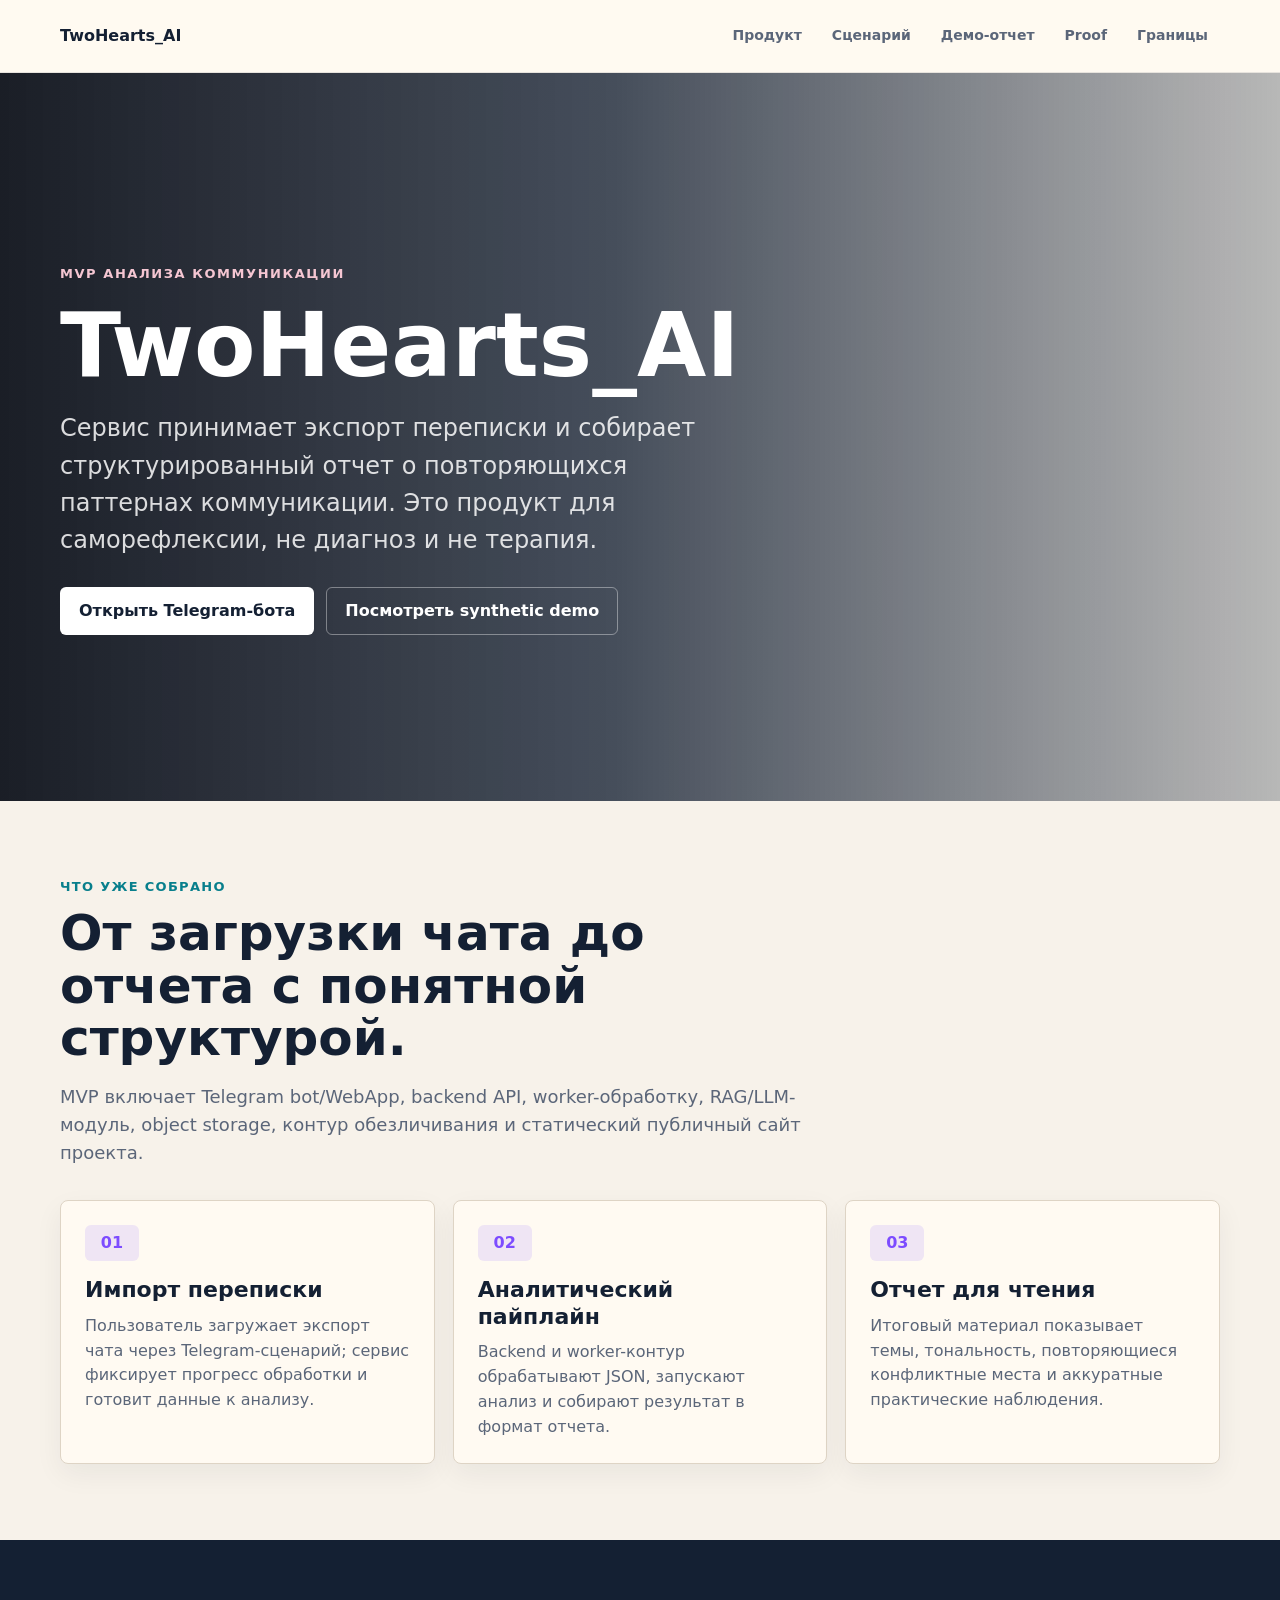
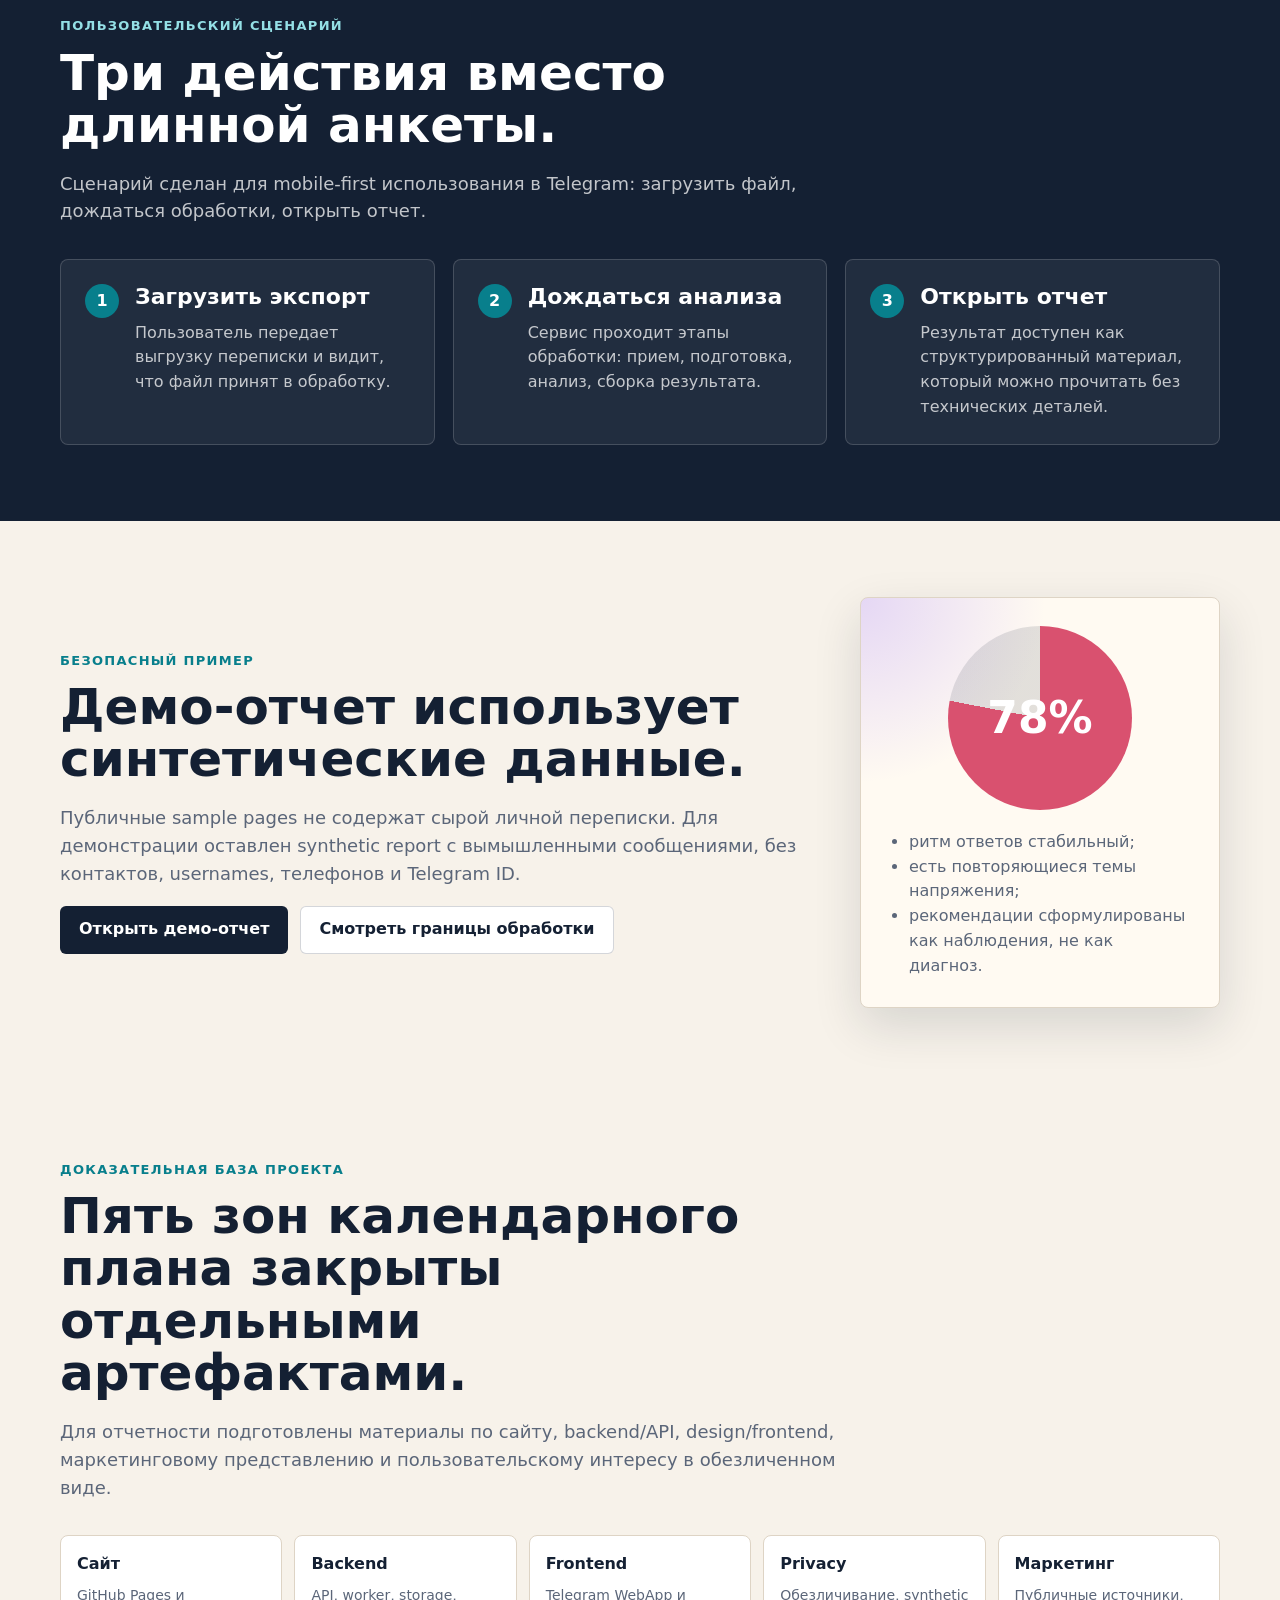
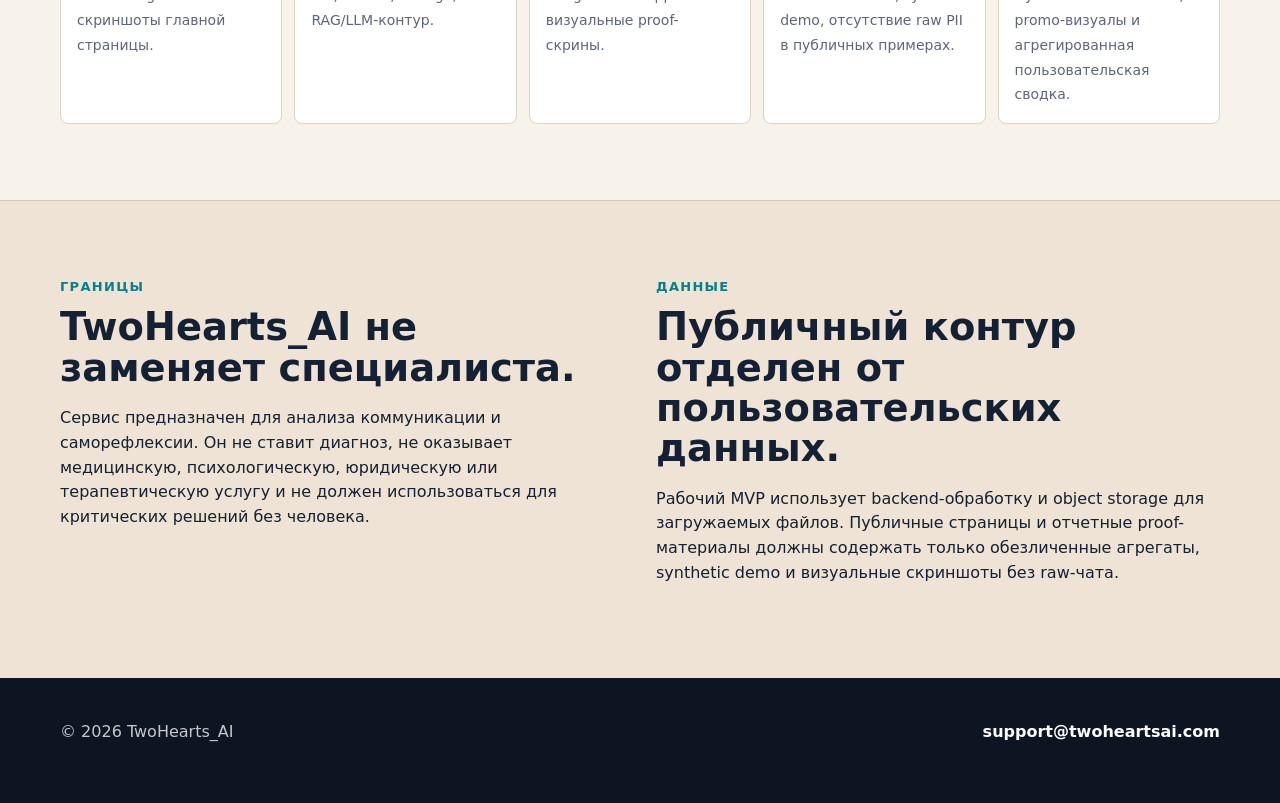
==== index.html @ d39c1323 "chore: sanitize public proof site" ====
<!doctype html>
<html lang="ru">
  <head>
    <meta charset="utf-8" />
    <meta name="viewport" content="width=device-width, initial-scale=1" />
    <meta
      name="description"
      content="TwoHearts_AI — MVP для анализа экспортированной переписки и подготовки структурированного отчета о коммуникации."
    />
    <title>TwoHearts_AI</title>
    <style>
      :root {
        color-scheme: light;
        --ink: #142033;
        --muted: #5b6679;
        --paper: #f7f2ea;
        --surface: #fffaf2;
        --line: #ded4c5;
        --violet: #7d4cff;
        --rose: #d9516f;
        --teal: #087f8c;
        --green: #497d49;
        --shadow: 0 18px 48px rgba(20, 32, 51, 0.14);
      }

      * {
        box-sizing: border-box;
      }

      html {
        scroll-behavior: smooth;
      }

      body {
        margin: 0;
        font-family:
          Inter,
          ui-sans-serif,
          system-ui,
          -apple-system,
          BlinkMacSystemFont,
          "Segoe UI",
          sans-serif;
        color: var(--ink);
        background: var(--paper);
        line-height: 1.55;
      }

      a {
        color: inherit;
      }

      a:focus-visible,
      button:focus-visible {
        outline: 3px solid rgba(8, 127, 140, 0.45);
        outline-offset: 4px;
      }

      .site-header {
        position: sticky;
        top: 0;
        z-index: 20;
        background: rgba(255, 250, 242, 0.94);
        border-bottom: 1px solid rgba(20, 32, 51, 0.1);
        backdrop-filter: blur(18px);
      }

      .nav {
        width: min(1160px, calc(100% - 32px));
        min-height: 72px;
        margin: 0 auto;
        display: flex;
        align-items: center;
        justify-content: space-between;
        gap: 24px;
      }

      .brand {
        font-weight: 800;
        letter-spacing: 0;
        text-decoration: none;
        white-space: nowrap;
      }

      .nav-links {
        display: flex;
        align-items: center;
        gap: 6px;
        margin: 0;
        padding: 0;
        list-style: none;
      }

      .nav-links a {
        display: inline-flex;
        min-height: 40px;
        align-items: center;
        padding: 0 12px;
        border-radius: 6px;
        color: var(--muted);
        font-size: 14px;
        font-weight: 700;
        text-decoration: none;
      }

      .nav-links a:hover {
        color: var(--ink);
        background: rgba(20, 32, 51, 0.06);
      }

      .menu-button {
        display: none;
        width: 42px;
        height: 42px;
        align-items: center;
        justify-content: center;
        border: 1px solid rgba(20, 32, 51, 0.16);
        border-radius: 6px;
        background: transparent;
        color: var(--ink);
        cursor: pointer;
      }

      .menu-button span,
      .menu-button span::before,
      .menu-button span::after {
        display: block;
        width: 18px;
        height: 2px;
        border-radius: 2px;
        background: currentColor;
        content: "";
      }

      .menu-button span {
        position: relative;
      }

      .menu-button span::before {
        position: absolute;
        top: -6px;
      }

      .menu-button span::after {
        position: absolute;
        top: 6px;
      }

      .hero {
        min-height: auto;
        display: grid;
        align-items: center;
        position: relative;
        overflow: hidden;
        color: #fff;
        background:
          linear-gradient(
            90deg,
            rgba(8, 12, 22, 0.92) 0%,
            rgba(20, 32, 51, 0.78) 48%,
            rgba(20, 32, 51, 0.28) 100%
          ),
          url("./imgs/image.png") center / cover no-repeat;
      }

      .hero-inner {
        width: min(1160px, calc(100% - 32px));
        margin: 0 auto;
        padding: clamp(72px, 9vw, 116px) 0 clamp(58px, 8vw, 90px);
      }

      .eyebrow {
        margin: 0 0 18px;
        color: #f5c6d2;
        font-size: 13px;
        font-weight: 800;
        letter-spacing: 0.12em;
        text-transform: uppercase;
      }

      h1,
      h2,
      h3,
      p {
        margin-top: 0;
      }

      h1 {
        max-width: 790px;
        margin-bottom: 22px;
        font-size: clamp(44px, 7vw, 92px);
        line-height: 0.96;
        letter-spacing: 0;
      }

      .hero-copy {
        max-width: 650px;
        margin-bottom: 28px;
        color: rgba(255, 255, 255, 0.84);
        font-size: clamp(18px, 2.2vw, 24px);
      }

      .hero-actions,
      .section-actions {
        display: flex;
        flex-wrap: wrap;
        gap: 12px;
      }

      .button {
        display: inline-flex;
        min-height: 48px;
        align-items: center;
        justify-content: center;
        gap: 10px;
        padding: 0 18px;
        border: 1px solid transparent;
        border-radius: 6px;
        font-weight: 800;
        text-decoration: none;
      }

      .button.primary {
        background: #fff;
        color: var(--ink);
      }

      .button.secondary {
        border-color: rgba(255, 255, 255, 0.38);
        color: #fff;
      }

      .button.dark {
        background: var(--ink);
        color: #fff;
      }

      .button.light {
        border-color: rgba(20, 32, 51, 0.18);
        background: #fff;
      }

      main section {
        padding: 76px 0;
      }

      .section-inner {
        width: min(1160px, calc(100% - 32px));
        margin: 0 auto;
      }

      .section-kicker {
        margin-bottom: 10px;
        color: var(--teal);
        font-size: 13px;
        font-weight: 850;
        letter-spacing: 0.1em;
        text-transform: uppercase;
      }

      h2 {
        max-width: 780px;
        margin-bottom: 18px;
        font-size: clamp(30px, 4vw, 50px);
        line-height: 1.05;
        letter-spacing: 0;
      }

      .section-lead {
        max-width: 780px;
        color: var(--muted);
        font-size: 18px;
      }

      .grid {
        display: grid;
        gap: 18px;
        margin-top: 34px;
      }

      .grid.three {
        grid-template-columns: repeat(3, minmax(0, 1fr));
      }

      .grid.two {
        grid-template-columns: repeat(2, minmax(0, 1fr));
      }

      .card {
        min-height: 100%;
        padding: 24px;
        border: 1px solid var(--line);
        border-radius: 8px;
        background: var(--surface);
        box-shadow: 0 10px 28px rgba(20, 32, 51, 0.06);
      }

      .card h3 {
        margin-bottom: 10px;
        font-size: 22px;
        line-height: 1.2;
      }

      .card p {
        margin-bottom: 0;
        color: var(--muted);
      }

      .metric {
        display: inline-flex;
        min-width: 54px;
        min-height: 36px;
        align-items: center;
        justify-content: center;
        margin-bottom: 16px;
        padding: 0 10px;
        border-radius: 6px;
        background: rgba(125, 76, 255, 0.12);
        color: var(--violet);
        font-weight: 850;
      }

      .band {
        background: var(--ink);
        color: #fff;
      }

      .band .section-kicker {
        color: #94e0e6;
      }

      .band .section-lead,
      .band .card p {
        color: rgba(255, 255, 255, 0.74);
      }

      .band .card {
        border-color: rgba(255, 255, 255, 0.16);
        background: rgba(255, 255, 255, 0.06);
        box-shadow: none;
      }

      .steps {
        counter-reset: step;
      }

      .step {
        position: relative;
        padding-left: 74px;
      }

      .step::before {
        counter-increment: step;
        content: counter(step);
        position: absolute;
        left: 24px;
        top: 24px;
        width: 34px;
        height: 34px;
        display: grid;
        place-items: center;
        border-radius: 50%;
        background: var(--teal);
        color: #fff;
        font-weight: 850;
      }

      .report-preview {
        display: grid;
        grid-template-columns: minmax(0, 1fr) 360px;
        gap: 28px;
        align-items: center;
      }

      .score-panel {
        padding: 28px;
        border: 1px solid var(--line);
        border-radius: 8px;
        background:
          radial-gradient(
            circle at top left,
            rgba(125, 76, 255, 0.2),
            transparent 34%
          ),
          #fffaf2;
        box-shadow: var(--shadow);
      }

      .score {
        width: 184px;
        height: 184px;
        display: grid;
        place-items: center;
        margin: 0 auto 20px;
        border-radius: 50%;
        background: conic-gradient(
          var(--rose) 0 78%,
          rgba(20, 32, 51, 0.12) 78% 100%
        );
        color: #fff;
        font-size: 44px;
        font-weight: 900;
      }

      .score-panel ul {
        margin: 0;
        padding-left: 20px;
        color: var(--muted);
      }

      .proof-list {
        display: grid;
        grid-template-columns: repeat(5, minmax(0, 1fr));
        gap: 12px;
        margin-top: 34px;
      }

      .proof-item {
        min-height: 122px;
        padding: 16px;
        border-radius: 8px;
        background: #fff;
        border: 1px solid var(--line);
      }

      .proof-item strong {
        display: block;
        margin-bottom: 6px;
      }

      .proof-item span {
        color: var(--muted);
        font-size: 14px;
      }

      .notice {
        border-top: 1px solid rgba(20, 32, 51, 0.12);
        background: #eee3d4;
      }

      .notice .section-inner {
        display: grid;
        grid-template-columns: 1fr 1fr;
        gap: 32px;
      }

      .notice h2 {
        font-size: clamp(28px, 3vw, 40px);
      }

      .footer {
        padding: 42px 0;
        background: #0d1523;
        color: rgba(255, 255, 255, 0.76);
      }

      .footer .section-inner {
        display: flex;
        align-items: center;
        justify-content: space-between;
        gap: 20px;
      }

      .footer a {
        color: #fff;
        font-weight: 800;
        text-decoration: none;
      }

      @media (max-width: 940px) {
        .menu-button {
          display: inline-flex;
        }

        .nav-links {
          position: absolute;
          left: 16px;
          right: 16px;
          top: 72px;
          display: none;
          flex-direction: column;
          align-items: stretch;
          padding: 12px;
          border: 1px solid rgba(20, 32, 51, 0.12);
          border-radius: 8px;
          background: var(--surface);
          box-shadow: var(--shadow);
        }

        .nav-links.open {
          display: flex;
        }

        .nav-links a {
          justify-content: flex-start;
        }

        .hero {
          background:
            linear-gradient(
              180deg,
              rgba(8, 12, 22, 0.94) 0%,
              rgba(20, 32, 51, 0.76) 100%
            ),
            url("./imgs/image.png") center / cover no-repeat;
        }

        .grid.three,
        .grid.two,
        .report-preview,
        .notice .section-inner {
          grid-template-columns: 1fr;
        }

        .proof-list {
          grid-template-columns: repeat(2, minmax(0, 1fr));
        }
      }

      @media (max-width: 620px) {
        .hero-inner {
          padding: 46px 0 38px;
        }

        h1 {
          font-size: 44px;
        }

        .hero-copy {
          font-size: 18px;
          line-height: 1.36;
        }

        main section {
          padding: 58px 0;
        }

        .hero-actions,
        .section-actions {
          flex-direction: column;
        }

        .button {
          width: 100%;
        }

        .proof-list {
          grid-template-columns: 1fr;
        }

        .footer .section-inner {
          align-items: flex-start;
          flex-direction: column;
        }
      }
    </style>
  </head>
  <body>
    <header class="site-header">
      <nav class="nav" aria-label="Основная навигация">
        <a class="brand" href="#top">TwoHearts_AI</a>
        <button
          class="menu-button"
          type="button"
          aria-controls="nav-links"
          aria-expanded="false"
          aria-label="Открыть меню"
        >
          <span aria-hidden="true"></span>
        </button>
        <ul class="nav-links" id="nav-links">
          <li><a href="#product">Продукт</a></li>
          <li><a href="#workflow">Сценарий</a></li>
          <li><a href="#report">Демо-отчет</a></li>
          <li><a href="#proof">Proof</a></li>
          <li><a href="#limits">Границы</a></li>
        </ul>
      </nav>
    </header>

    <main id="top">
      <section class="hero">
        <div class="hero-inner">
          <p class="eyebrow">MVP анализа коммуникации</p>
          <h1>TwoHearts_AI</h1>
          <p class="hero-copy">
            Сервис принимает экспорт переписки и собирает структурированный
            отчет о повторяющихся паттернах коммуникации. Это продукт для
            саморефлексии, не диагноз и не терапия.
          </p>
          <div class="hero-actions">
            <a class="button primary" href="https://t.me/twoheartsai_bot"
              >Открыть Telegram-бота</a
            >
            <a class="button secondary" href="samples/demo-report.html"
              >Посмотреть synthetic demo</a
            >
          </div>
        </div>
      </section>

      <section id="product">
        <div class="section-inner">
          <p class="section-kicker">Что уже собрано</p>
          <h2>От загрузки чата до отчета с понятной структурой.</h2>
          <p class="section-lead">
            MVP включает Telegram bot/WebApp, backend API, worker-обработку,
            RAG/LLM-модуль, object storage, контур обезличивания и статический
            публичный сайт проекта.
          </p>
          <div class="grid three">
            <article class="card">
              <span class="metric">01</span>
              <h3>Импорт переписки</h3>
              <p>
                Пользователь загружает экспорт чата через Telegram-сценарий;
                сервис фиксирует прогресс обработки и готовит данные к анализу.
              </p>
            </article>
            <article class="card">
              <span class="metric">02</span>
              <h3>Аналитический пайплайн</h3>
              <p>
                Backend и worker-контур обрабатывают JSON, запускают анализ и
                собирают результат в формат отчета.
              </p>
            </article>
            <article class="card">
              <span class="metric">03</span>
              <h3>Отчет для чтения</h3>
              <p>
                Итоговый материал показывает темы, тональность, повторяющиеся
                конфликтные места и аккуратные практические наблюдения.
              </p>
            </article>
          </div>
        </div>
      </section>

      <section id="workflow" class="band">
        <div class="section-inner">
          <p class="section-kicker">Пользовательский сценарий</p>
          <h2>Три действия вместо длинной анкеты.</h2>
          <p class="section-lead">
            Сценарий сделан для mobile-first использования в Telegram: загрузить
            файл, дождаться обработки, открыть отчет.
          </p>
          <div class="grid three steps">
            <article class="card step">
              <h3>Загрузить экспорт</h3>
              <p>
                Пользователь передает выгрузку переписки и видит, что файл
                принят в обработку.
              </p>
            </article>
            <article class="card step">
              <h3>Дождаться анализа</h3>
              <p>
                Сервис проходит этапы обработки: прием, подготовка, анализ,
                сборка результата.
              </p>
            </article>
            <article class="card step">
              <h3>Открыть отчет</h3>
              <p>
                Результат доступен как структурированный материал, который можно
                прочитать без технических деталей.
              </p>
            </article>
          </div>
        </div>
      </section>

      <section id="report">
        <div class="section-inner report-preview">
          <div>
            <p class="section-kicker">Безопасный пример</p>
            <h2>Демо-отчет использует синтетические данные.</h2>
            <p class="section-lead">
              Публичные sample pages не содержат сырой личной переписки. Для
              демонстрации оставлен synthetic report с вымышленными сообщениями,
              без контактов, usernames, телефонов и Telegram ID.
            </p>
            <div class="section-actions">
              <a class="button dark" href="samples/demo-report.html"
                >Открыть демо-отчет</a
              >
              <a class="button light" href="#limits"
                >Смотреть границы обработки</a
              >
            </div>
          </div>
          <aside class="score-panel" aria-label="Пример карточки отчета">
            <div class="score">78%</div>
            <ul>
              <li>ритм ответов стабильный;</li>
              <li>есть повторяющиеся темы напряжения;</li>
              <li>
                рекомендации сформулированы как наблюдения, не как диагноз.
              </li>
            </ul>
          </aside>
        </div>
      </section>

      <section id="proof">
        <div class="section-inner">
          <p class="section-kicker">Доказательная база проекта</p>
          <h2>Пять зон календарного плана закрыты отдельными артефактами.</h2>
          <p class="section-lead">
            Для отчетности подготовлены материалы по сайту, backend/API,
            design/frontend, маркетинговому представлению и пользовательскому
            интересу в обезличенном виде.
          </p>
          <div class="proof-list">
            <div class="proof-item">
              <strong>Сайт</strong
              ><span>GitHub Pages и скриншоты главной страницы.</span>
            </div>
            <div class="proof-item">
              <strong>Backend</strong
              ><span>API, worker, storage, RAG/LLM-контур.</span>
            </div>
            <div class="proof-item">
              <strong>Frontend</strong
              ><span>Telegram WebApp и визуальные proof-скрины.</span>
            </div>
            <div class="proof-item">
              <strong>Privacy</strong
              ><span
                >Обезличивание, synthetic demo, отсутствие raw PII в публичных
                примерах.</span
              >
            </div>
            <div class="proof-item">
              <strong>Маркетинг</strong
              ><span
                >Публичные источники, promo-визуалы и агрегированная
                пользовательская сводка.</span
              >
            </div>
          </div>
        </div>
      </section>

      <section id="limits" class="notice">
        <div class="section-inner">
          <div>
            <p class="section-kicker">Границы</p>
            <h2>TwoHearts_AI не заменяет специалиста.</h2>
            <p>
              Сервис предназначен для анализа коммуникации и саморефлексии. Он
              не ставит диагноз, не оказывает медицинскую, психологическую,
              юридическую или терапевтическую услугу и не должен использоваться
              для критических решений без человека.
            </p>
          </div>
          <div>
            <p class="section-kicker">Данные</p>
            <h2>Публичный контур отделен от пользовательских данных.</h2>
            <p>
              Рабочий MVP использует backend-обработку и object storage для
              загружаемых файлов. Публичные страницы и отчетные proof-материалы
              должны содержать только обезличенные агрегаты, synthetic demo и
              визуальные скриншоты без raw-чата.
            </p>
          </div>
        </div>
      </section>
    </main>

    <footer class="footer">
      <div class="section-inner">
        <p>© 2026 TwoHearts_AI</p>
        <p>
          <a href="mailto:support@twoheartsai.com">support@twoheartsai.com</a>
        </p>
      </div>
    </footer>

    <script>
      const menuButton = document.querySelector(".menu-button");
      const navLinks = document.querySelector("#nav-links");

      menuButton.addEventListener("click", () => {
        const isOpen = navLinks.classList.toggle("open");
        menuButton.setAttribute("aria-expanded", String(isOpen));
        menuButton.setAttribute(
          "aria-label",
          isOpen ? "Закрыть меню" : "Открыть меню",
        );
      });

      navLinks.addEventListener("click", (event) => {
        if (event.target instanceof HTMLAnchorElement) {
          navLinks.classList.remove("open");
          menuButton.setAttribute("aria-expanded", "false");
          menuButton.setAttribute("aria-label", "Открыть меню");
        }
      });

      document.addEventListener("keydown", (event) => {
        if (event.key === "Escape") {
          navLinks.classList.remove("open");
          menuButton.setAttribute("aria-expanded", "false");
          menuButton.setAttribute("aria-label", "Открыть меню");
        }
      });
    </script>
  </body>
</html>
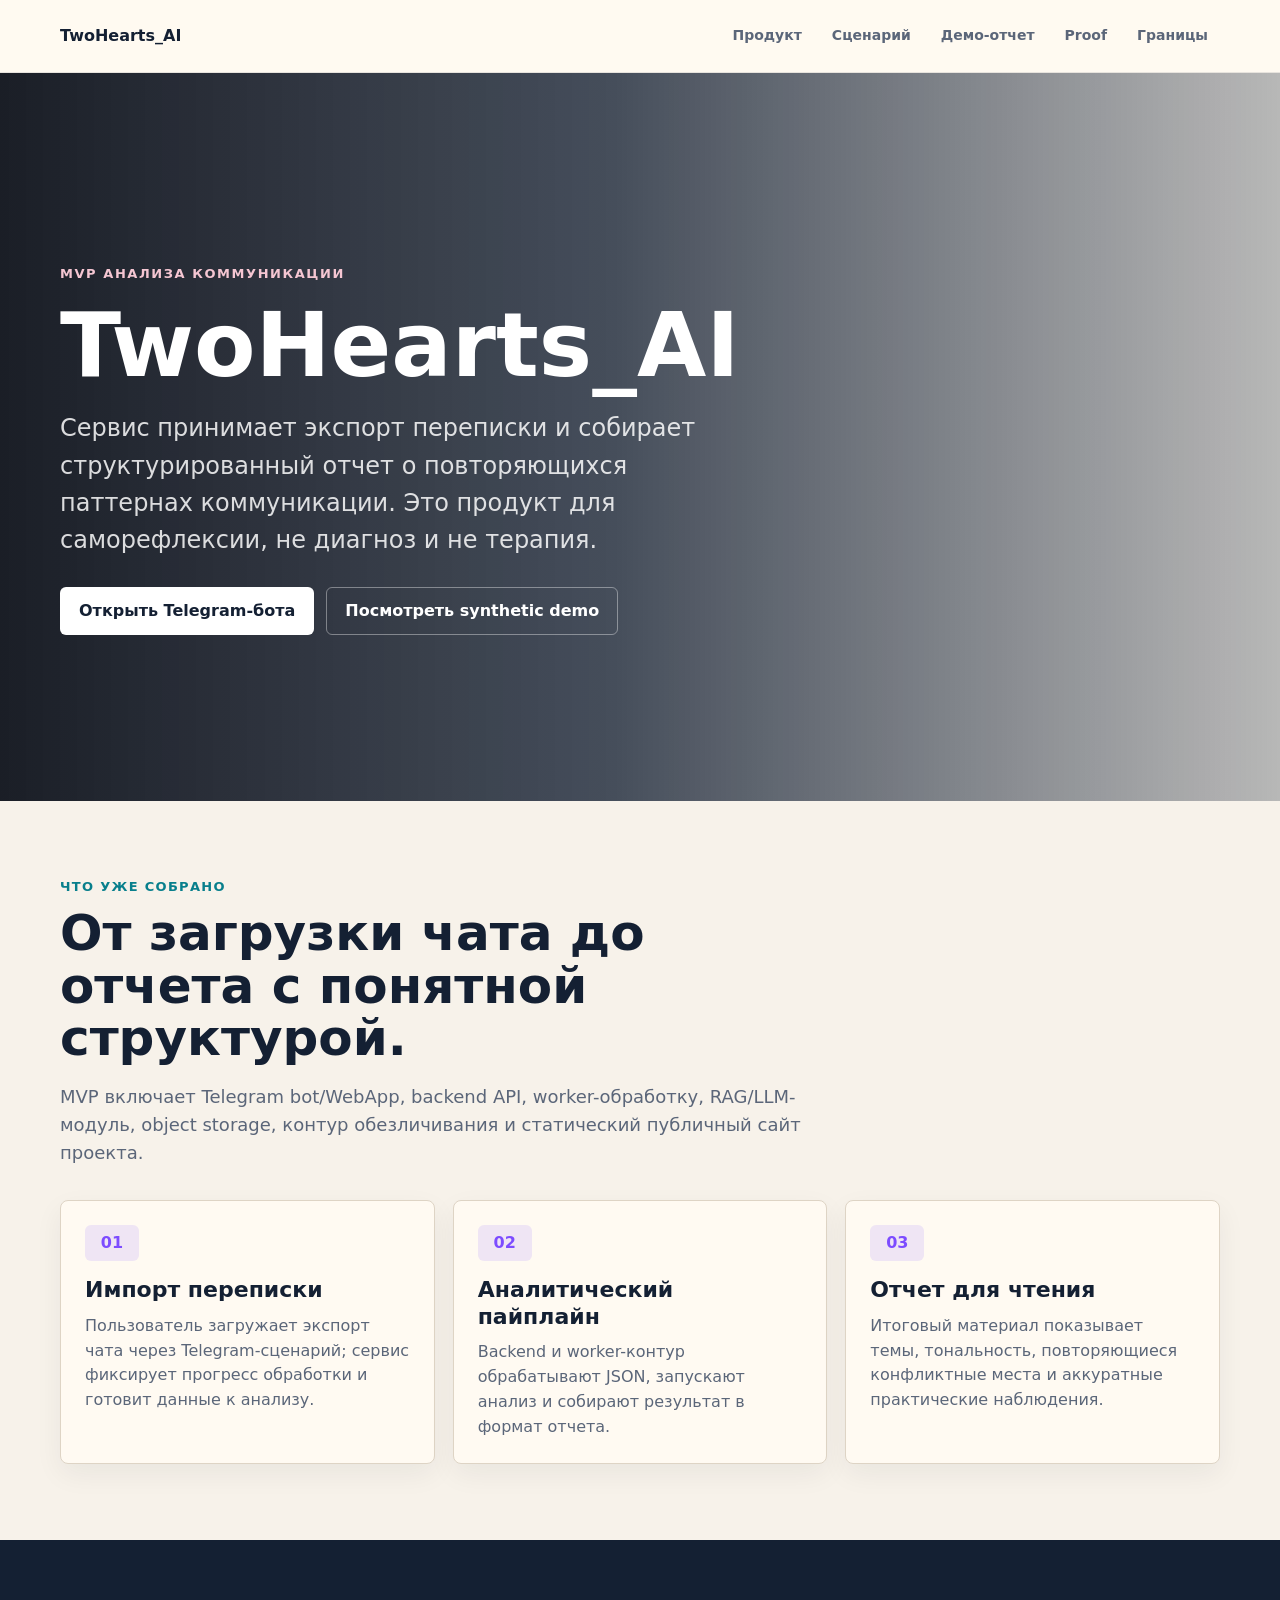
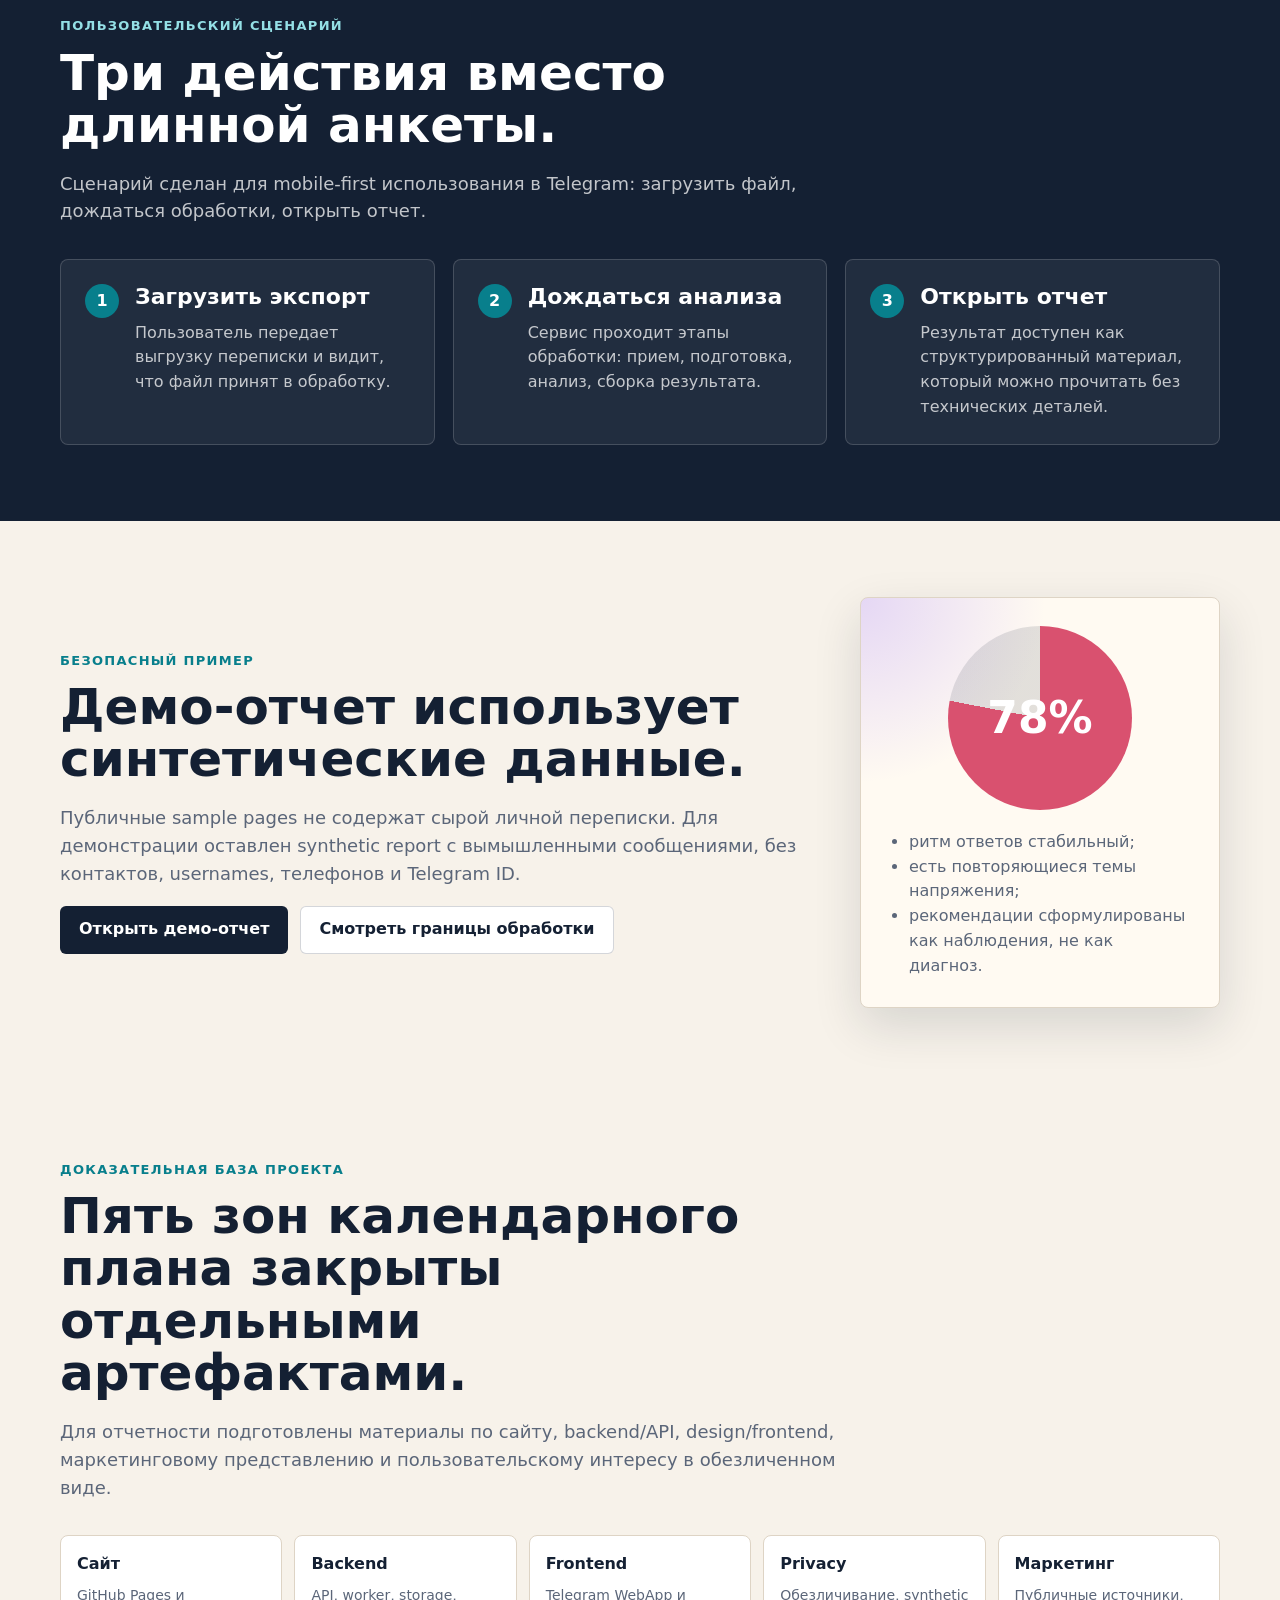
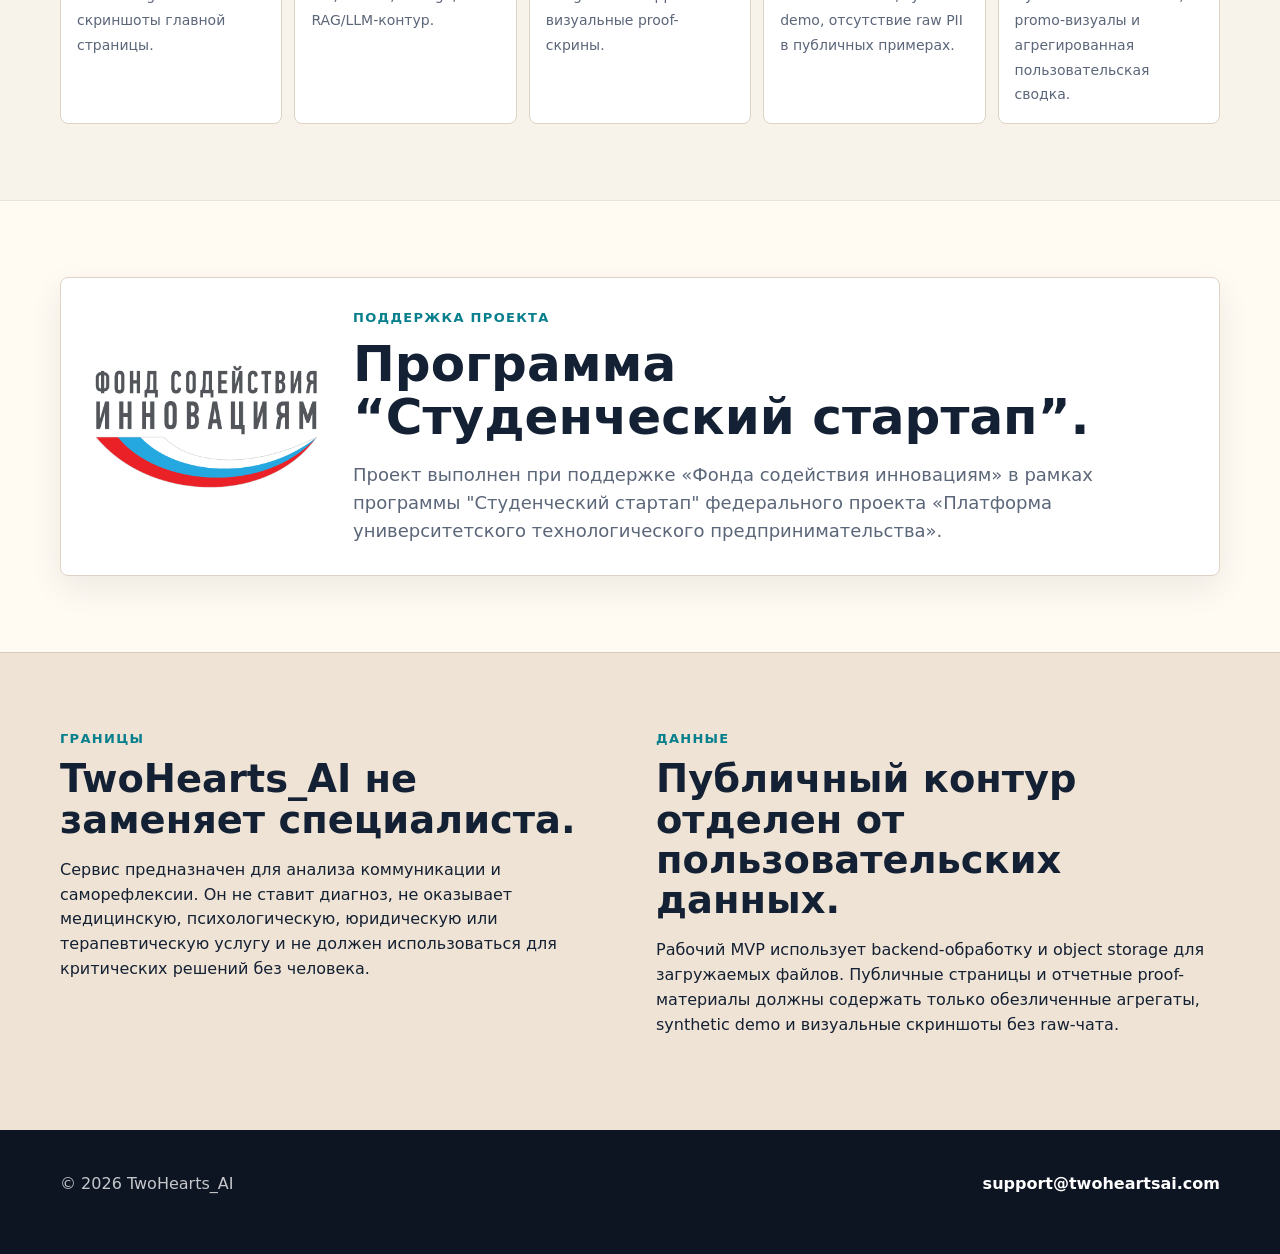
==== commit b1ba615a: "Add FASIE support block" ====
--- a/index.html
+++ b/index.html
@@ -433,6 +433,34 @@
         font-size: 14px;
       }
 
+      .grant-support {
+        background: #fffaf2;
+        border-top: 1px solid rgba(20, 32, 51, 0.1);
+      }
+
+      .support-panel {
+        display: grid;
+        grid-template-columns: 230px minmax(0, 1fr);
+        gap: 32px;
+        align-items: center;
+        padding: 30px;
+        border: 1px solid var(--line);
+        border-radius: 8px;
+        background: #fff;
+        box-shadow: 0 12px 32px rgba(20, 32, 51, 0.08);
+      }
+
+      .support-panel img {
+        width: 100%;
+        max-width: 230px;
+        height: auto;
+        display: block;
+      }
+
+      .support-panel p:last-child {
+        margin-bottom: 0;
+      }
+
       .notice {
         border-top: 1px solid rgba(20, 32, 51, 0.12);
         background: #eee3d4;
@@ -508,6 +536,7 @@
         .grid.three,
         .grid.two,
         .report-preview,
+        .support-panel,
         .notice .section-inner {
           grid-template-columns: 1fr;
         }
@@ -743,6 +772,29 @@
         </div>
       </section>
 
+      <section class="grant-support" aria-labelledby="grant-support-title">
+        <div class="section-inner support-panel">
+          <img
+            src="./imgs/fasie-logo.png"
+            alt="Фонд содействия инновациям"
+            width="376"
+            height="211"
+          />
+          <div>
+            <p class="section-kicker">Поддержка проекта</p>
+            <h2 id="grant-support-title">Программа “Студенческий стартап”.</h2>
+            <p
+              class="section-lead"
+              data-support-text='Проект выполнен при поддержке «Фонда содействия инновациям» в рамках программы "Студенческий стартап" федерального проекта «Платформа университетского технологического предпринимательства».'
+            >
+              Проект выполнен при поддержке «Фонда содействия инновациям» в
+              рамках программы "Студенческий стартап" федерального проекта
+              «Платформа университетского технологического предпринимательства».
+            </p>
+          </div>
+        </div>
+      </section>
+
       <section id="limits" class="notice">
         <div class="section-inner">
           <div>
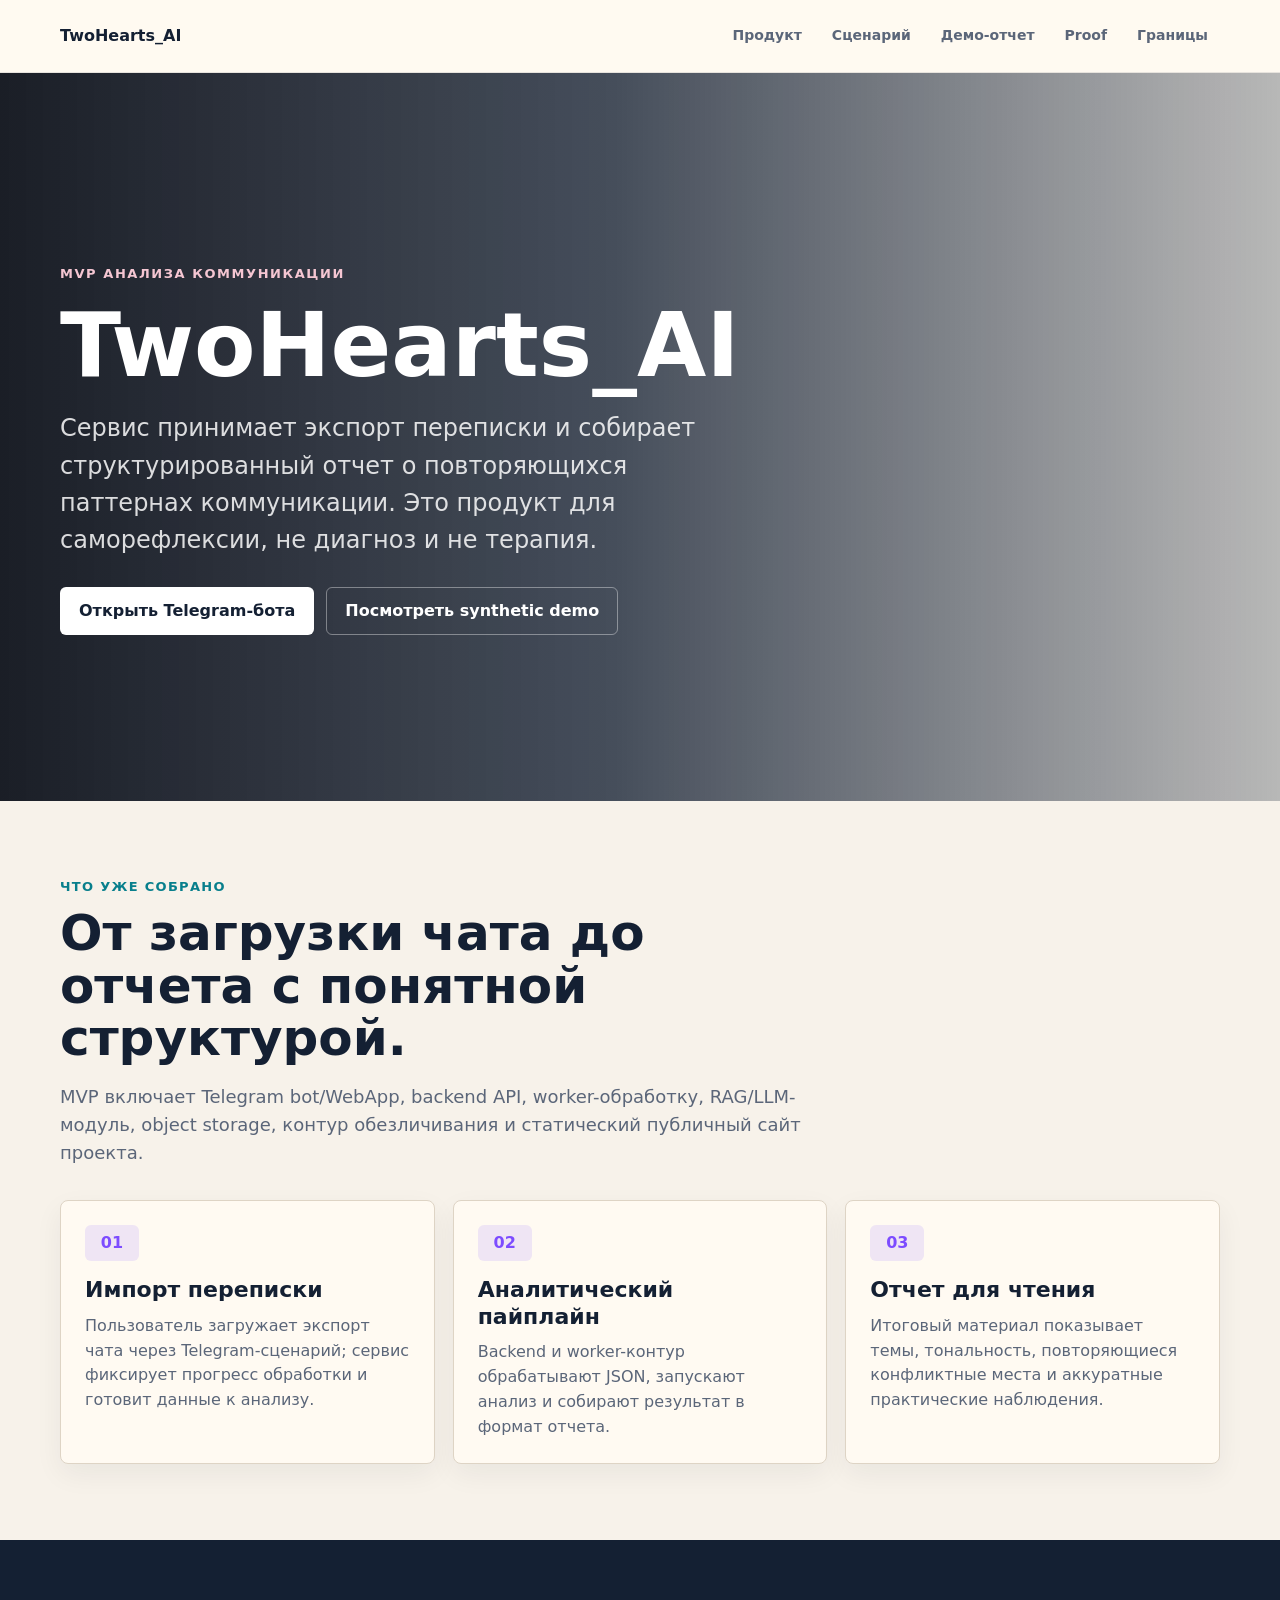
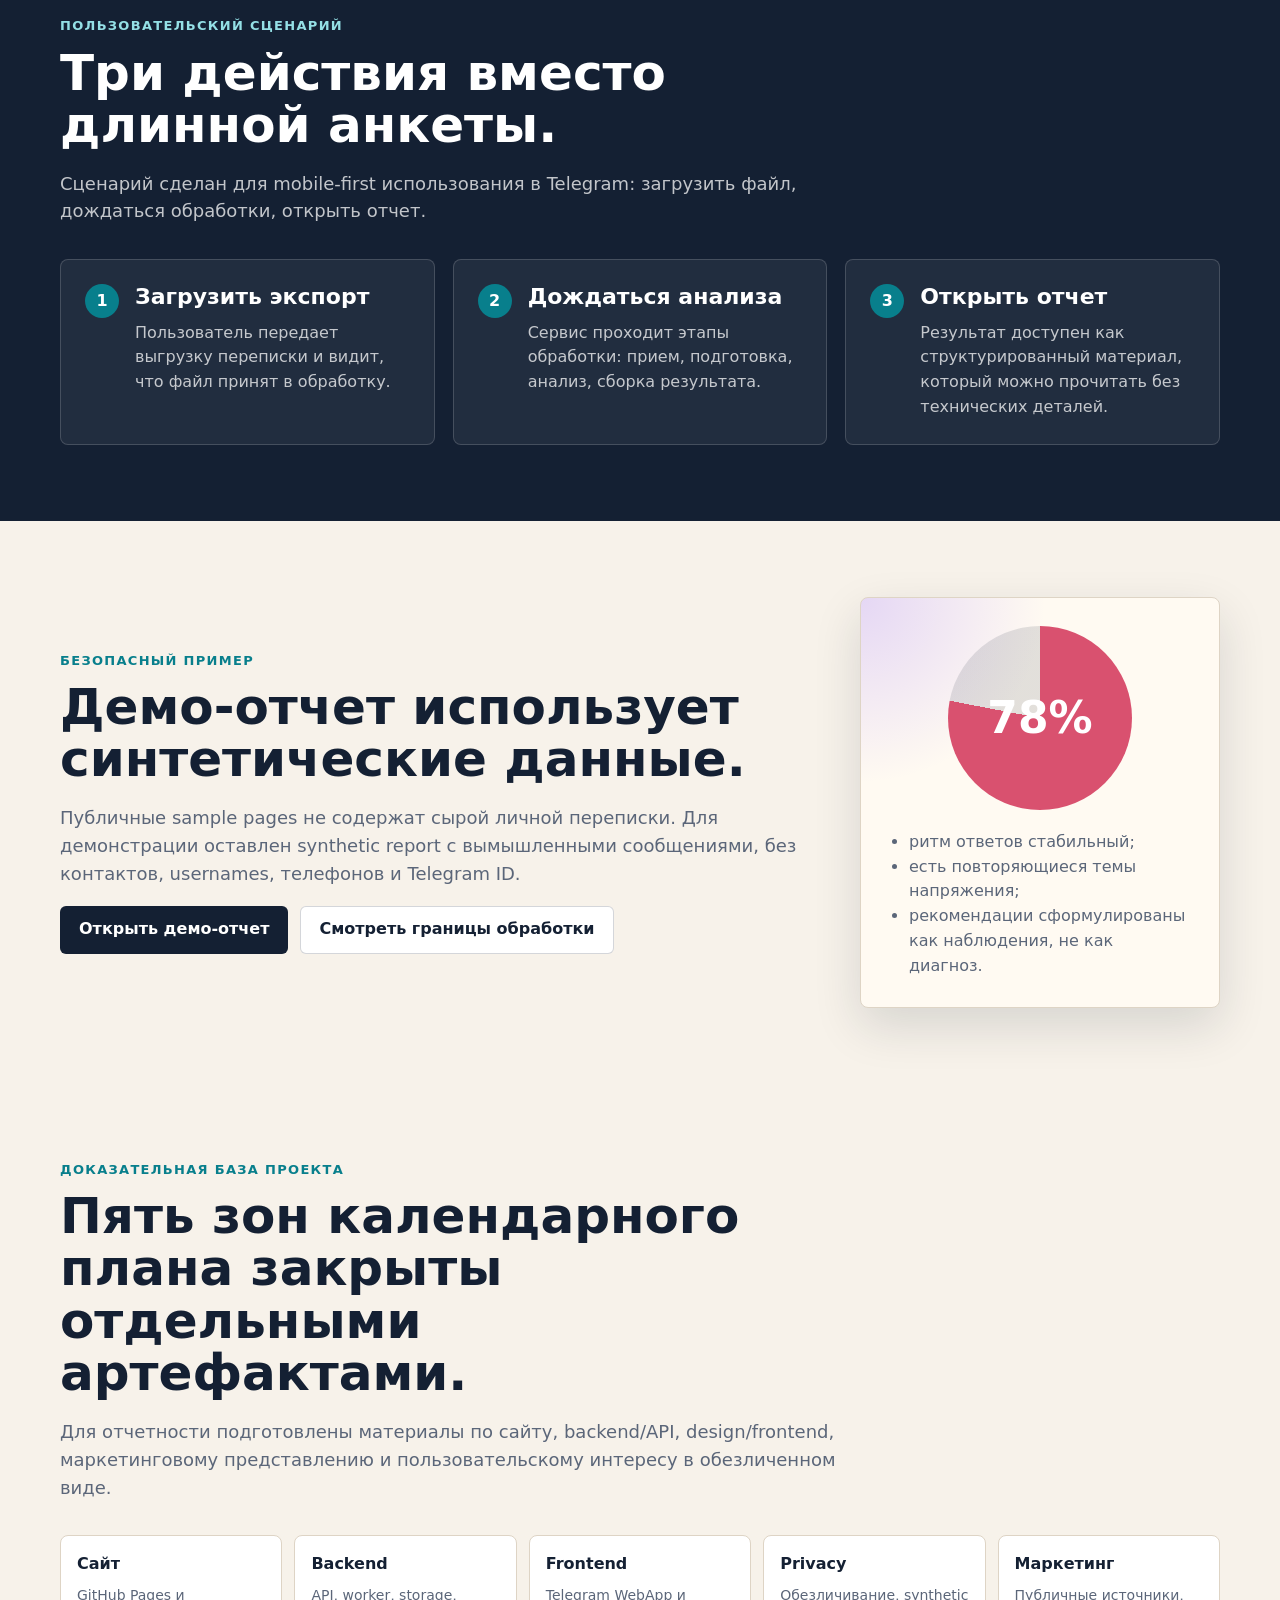
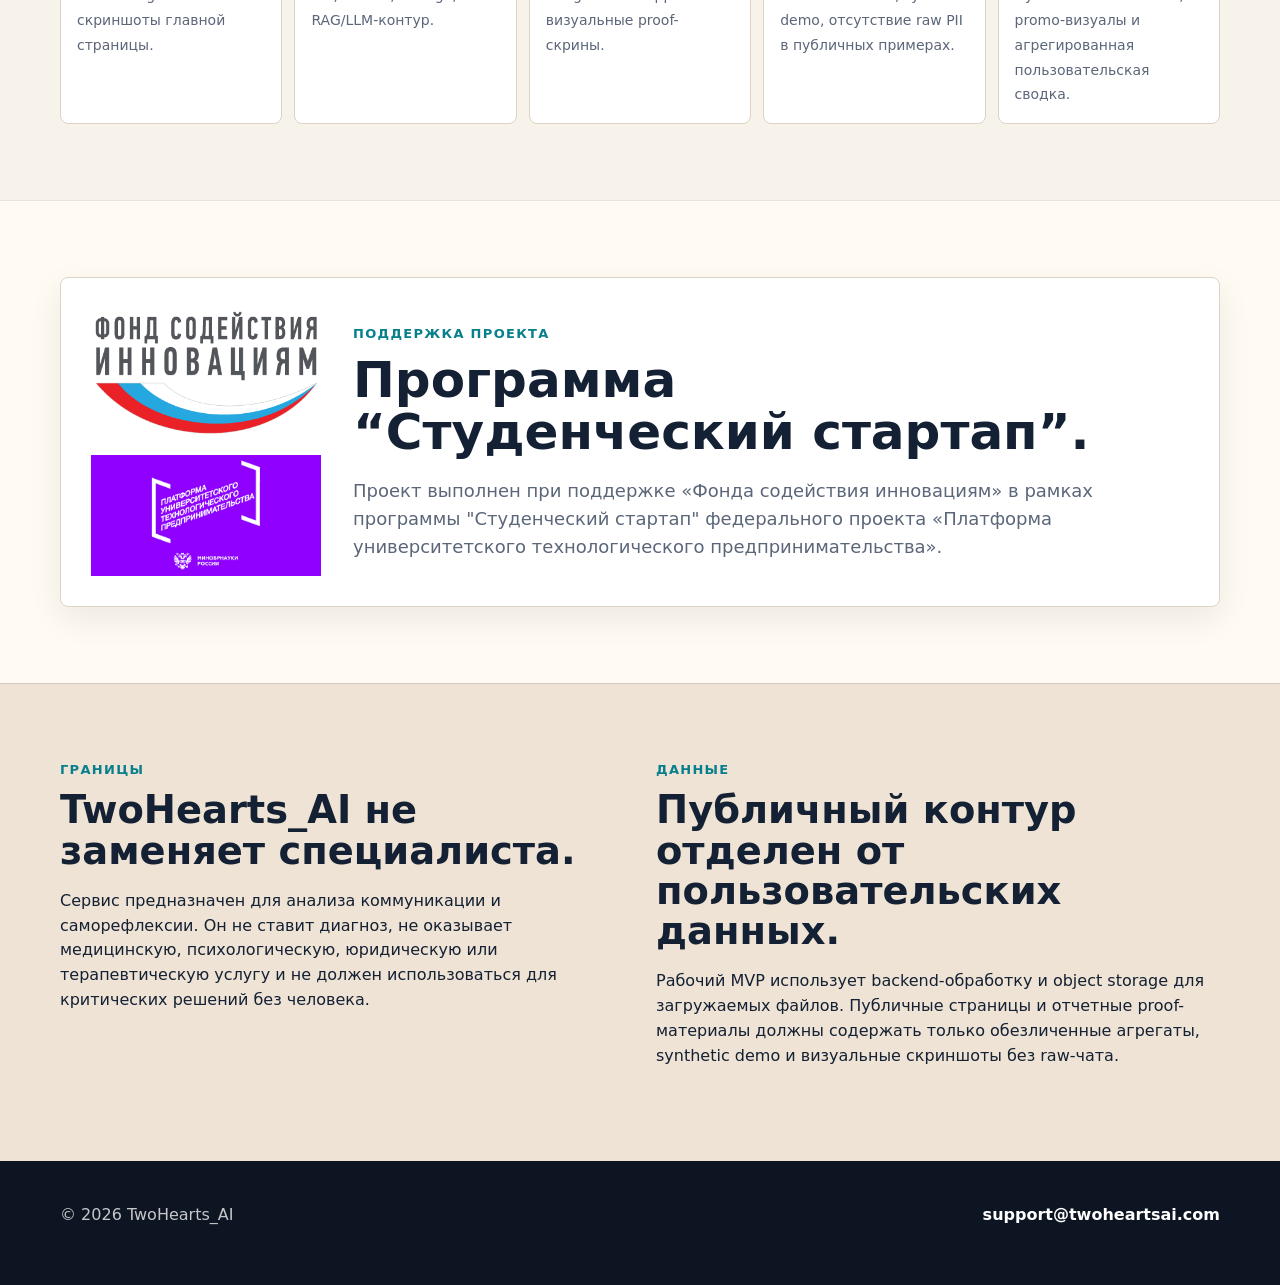
==== commit 8749fcac: "add university entrepreneurship platform logo User-Request: address FASIE website branding remark | " ====
--- a/index.html
+++ b/index.html
@@ -450,7 +450,16 @@
         box-shadow: 0 12px 32px rgba(20, 32, 51, 0.08);
       }
 
-      .support-panel img {
+      .support-logos {
+        display: grid;
+        gap: 18px;
+      }
+
+      .support-logos a {
+        display: block;
+      }
+
+      .support-logos img {
         width: 100%;
         max-width: 230px;
         height: auto;
@@ -774,12 +783,24 @@
 
       <section class="grant-support" aria-labelledby="grant-support-title">
         <div class="section-inner support-panel">
-          <img
-            src="./imgs/fasie-logo.png"
-            alt="Фонд содействия инновациям"
-            width="376"
-            height="211"
-          />
+          <div class="support-logos" aria-label="Организации поддержки проекта">
+            <a href="https://fasie.ru/" rel="noopener noreferrer">
+              <img
+                src="./imgs/fasie-logo.png"
+                alt="Фонд содействия инновациям"
+                width="376"
+                height="211"
+              />
+            </a>
+            <a href="https://univertechpred.ru/" rel="noopener noreferrer">
+              <img
+                src="./imgs/univertechpred-logo.png"
+                alt="Платформа университетского технологического предпринимательства"
+                width="617"
+                height="324"
+              />
+            </a>
+          </div>
           <div>
             <p class="section-kicker">Поддержка проекта</p>
             <h2 id="grant-support-title">Программа “Студенческий стартап”.</h2>
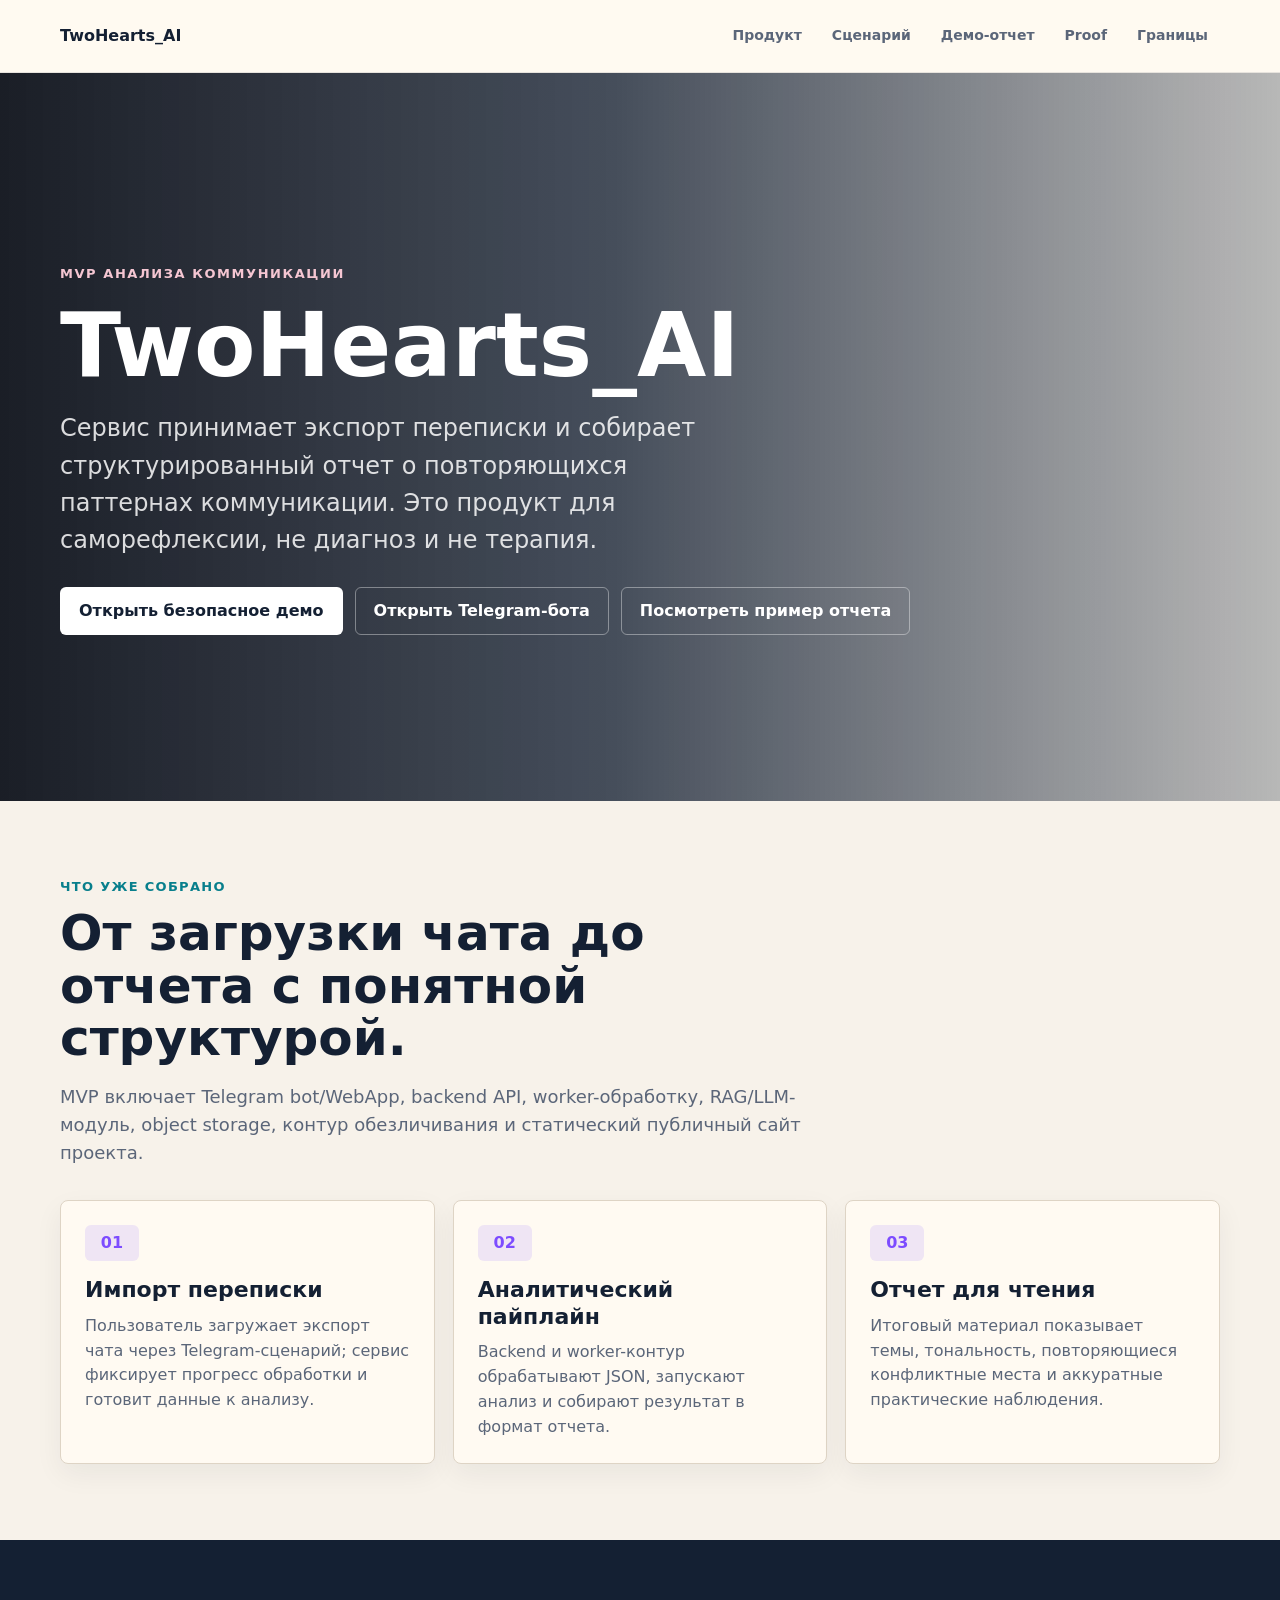
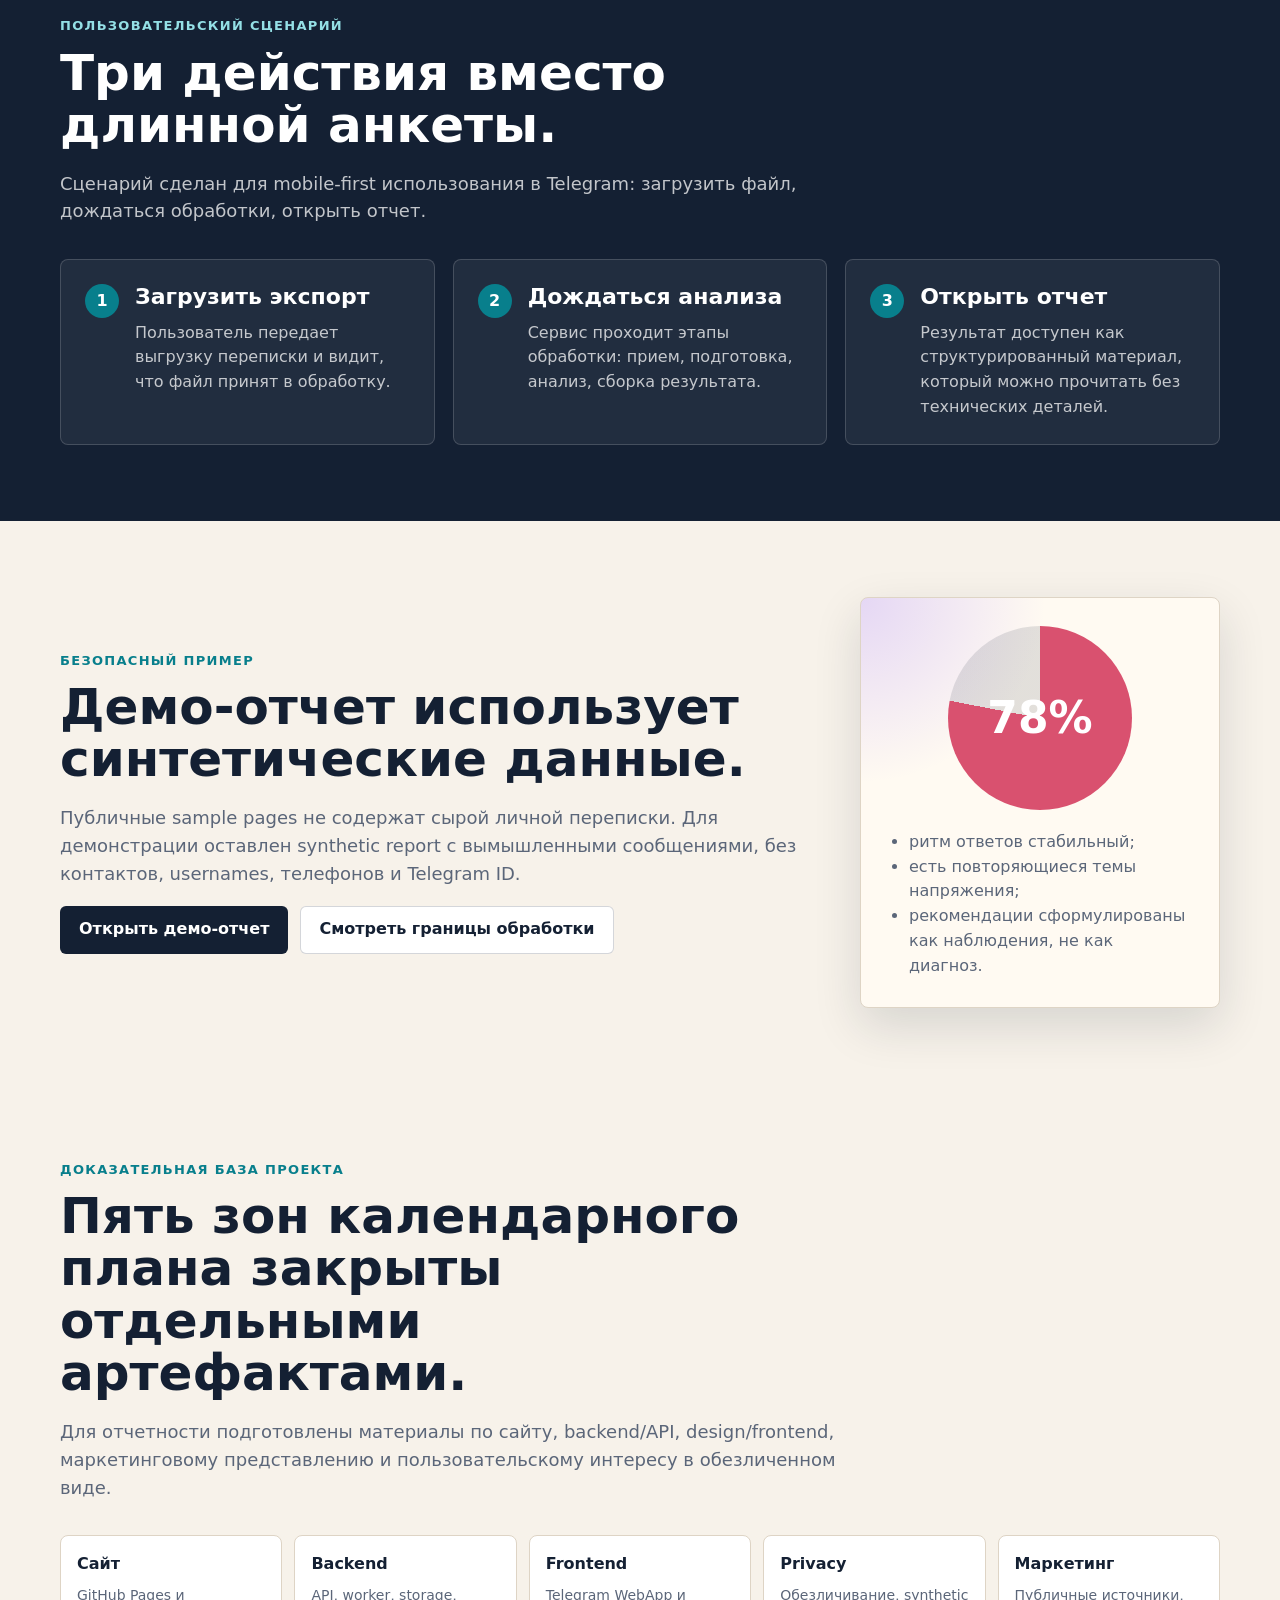
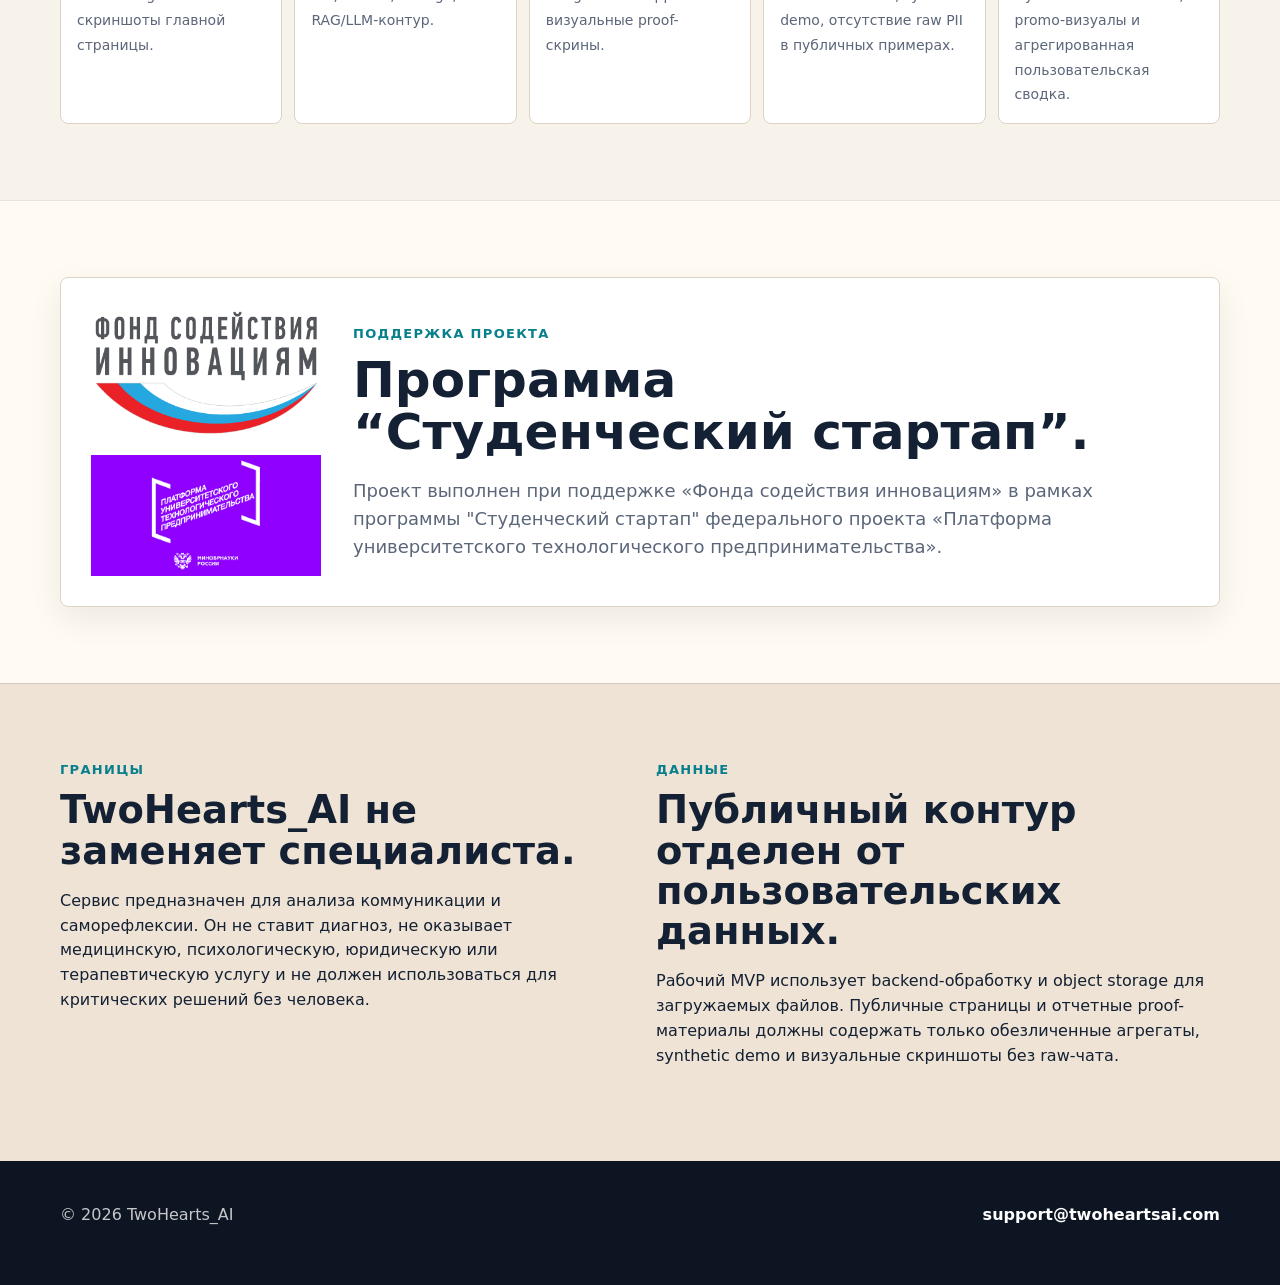
==== commit 8193032d: "feat: link live Cloudflare demo User-Request: host and verify TwoHearts site and app on Cloudflare f" ====
--- a/index.html
+++ b/index.html
@@ -627,11 +627,17 @@
             саморефлексии, не диагноз и не терапия.
           </p>
           <div class="hero-actions">
-            <a class="button primary" href="https://t.me/twoheartsai_bot"
+            <a
+              class="button primary"
+              href="https://twohearts-ai-demo.baltsat.workers.dev"
+              rel="noopener noreferrer"
+              >Открыть безопасное демо</a
+            >
+            <a class="button secondary" href="https://t.me/twoheartsai_bot"
               >Открыть Telegram-бота</a
             >
             <a class="button secondary" href="samples/demo-report.html"
-              >Посмотреть synthetic demo</a
+              >Посмотреть пример отчета</a
             >
           </div>
         </div>
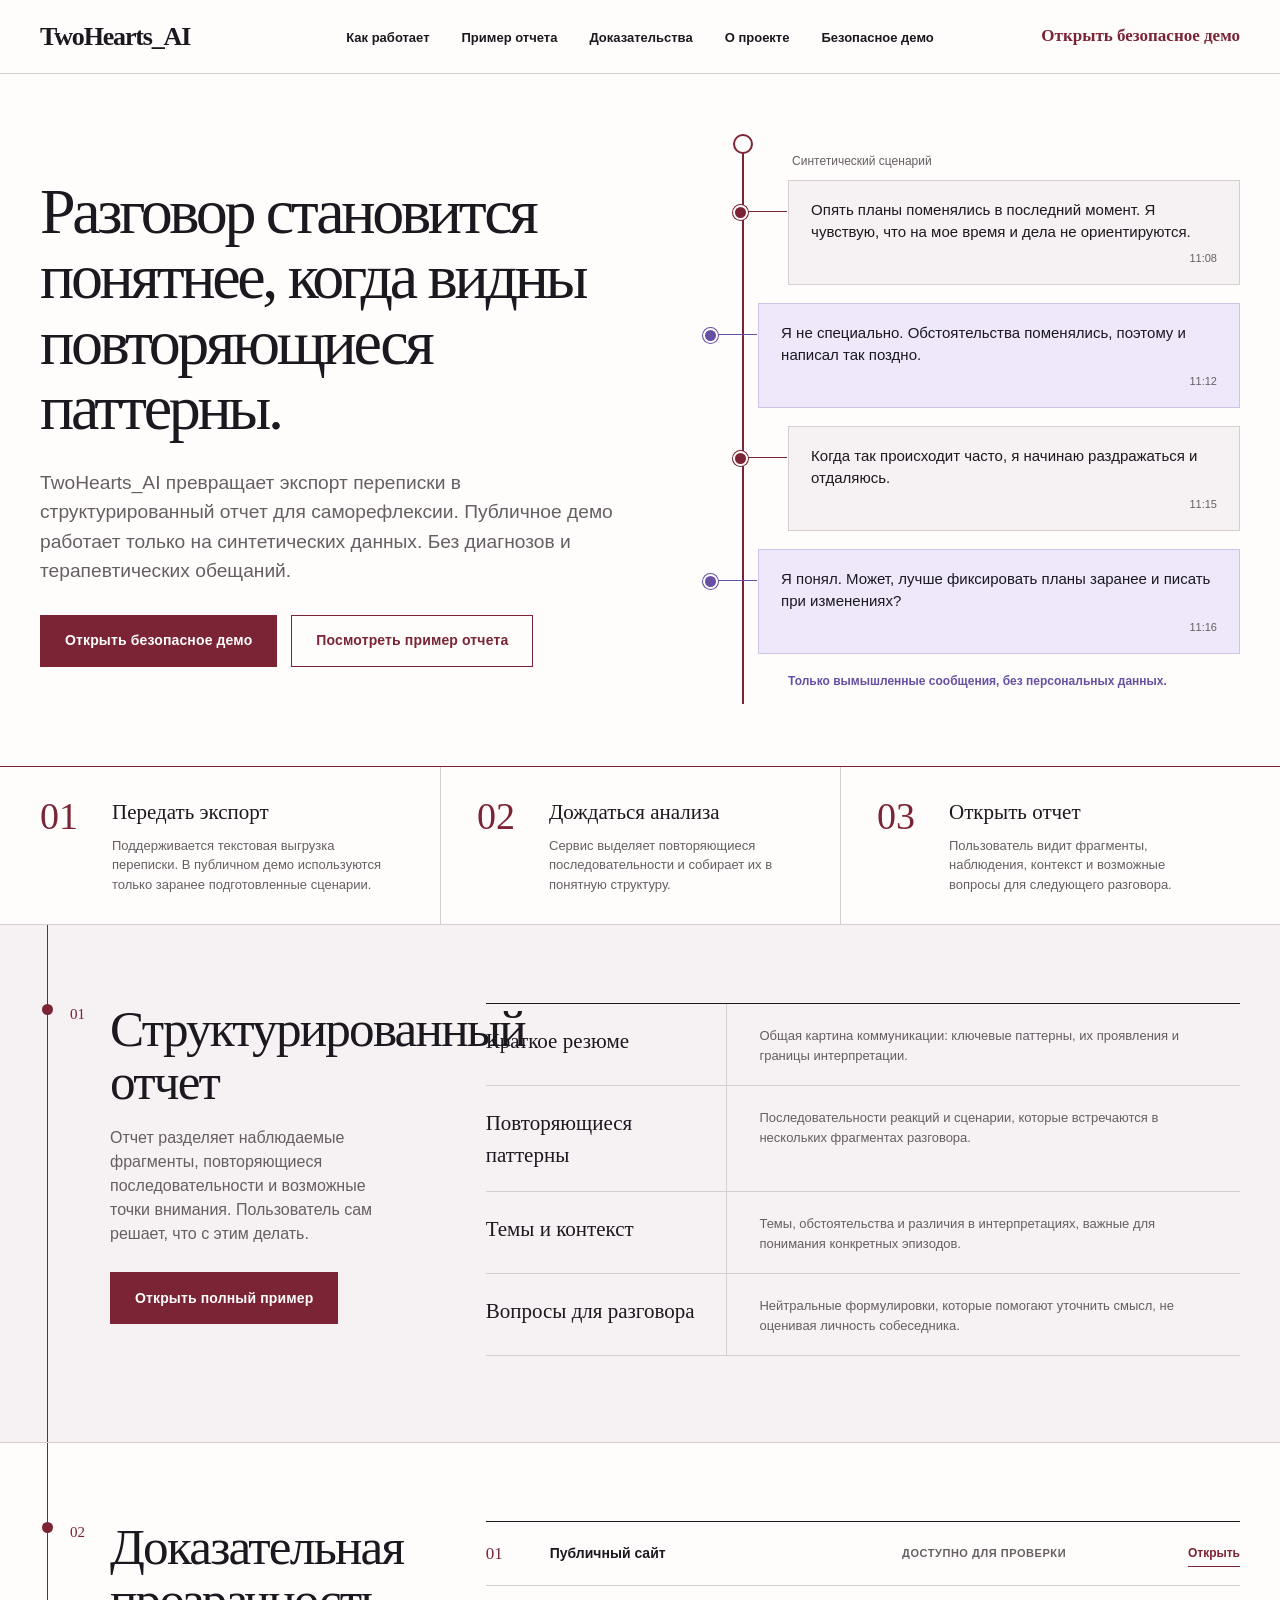
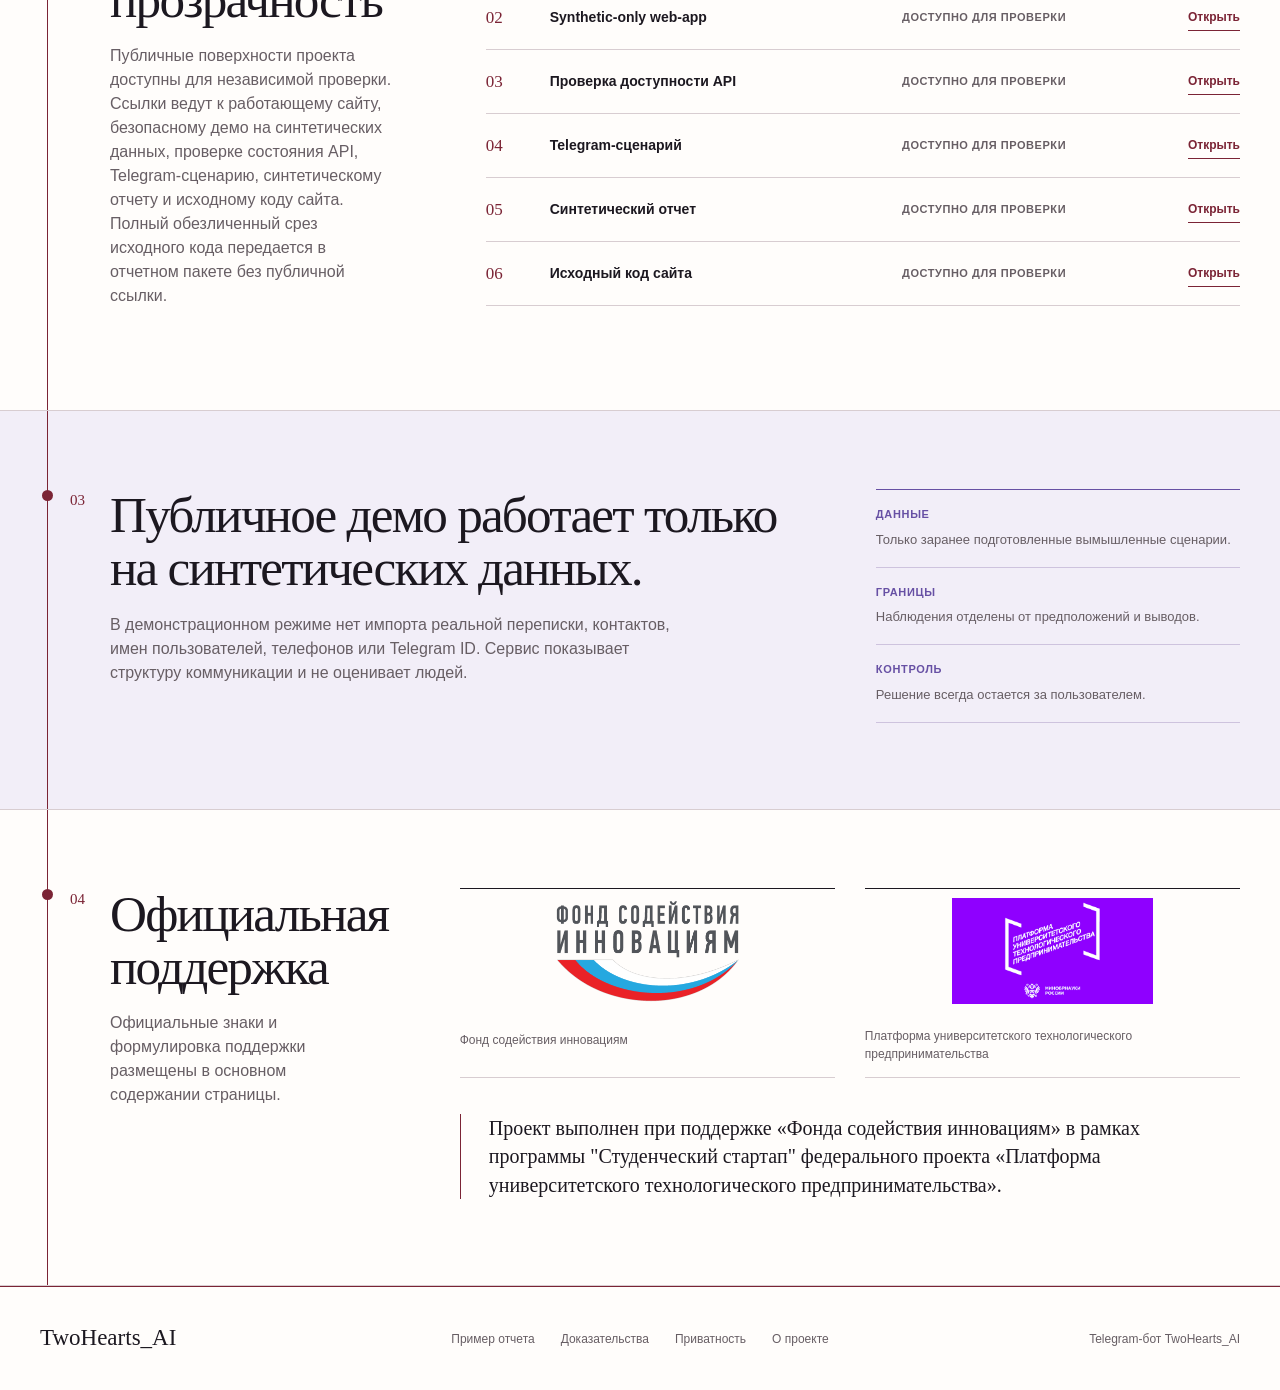
==== commit eb60baaa: "feat: publish evidence-ready FSI site" ====
--- a/index.html
+++ b/index.html
@@ -5,22 +5,65 @@
     <meta name="viewport" content="width=device-width, initial-scale=1" />
     <meta
       name="description"
-      content="TwoHearts_AI — MVP для анализа экспортированной переписки и подготовки структурированного отчета о коммуникации."
+      content="TwoHearts_AI превращает экспорт переписки в структурированный отчет о повторяющихся паттернах коммуникации. Публичное демо использует только синтетические данные."
     />
-    <title>TwoHearts_AI</title>
+    <link rel="canonical" href="https://twohearts-ai-site.pages.dev/" />
+    <meta property="og:type" content="website" />
+    <meta property="og:locale" content="ru_RU" />
+    <meta property="og:site_name" content="TwoHearts_AI" />
+    <meta
+      property="og:title"
+      content="TwoHearts_AI — разговор становится понятнее"
+    />
+    <meta
+      property="og:description"
+      content="Структурированный отчет о повторяющихся паттернах коммуникации. Безопасное демо работает только на синтетических данных."
+    />
+    <meta property="og:url" content="https://twohearts-ai-site.pages.dev/" />
+    <meta
+      property="og:image"
+      content="https://twohearts-ai-site.pages.dev/imgs/og.jpg"
+    />
+    <meta property="og:image:width" content="1200" />
+    <meta property="og:image:height" content="630" />
+    <meta
+      property="og:image:alt"
+      content="TwoHearts_AI — разговор становится понятнее. Безопасное демо использует только синтетические данные."
+    />
+    <meta name="twitter:card" content="summary_large_image" />
+    <meta
+      name="twitter:title"
+      content="TwoHearts_AI — разговор становится понятнее"
+    />
+    <meta
+      name="twitter:description"
+      content="Структурированный отчет о повторяющихся паттернах коммуникации. Безопасное демо работает только на синтетических данных."
+    />
+    <meta
+      name="twitter:image"
+      content="https://twohearts-ai-site.pages.dev/imgs/og.jpg"
+    />
+    <title>TwoHearts_AI — анализ паттернов коммуникации</title>
     <style>
       :root {
         color-scheme: light;
-        --ink: #142033;
-        --muted: #5b6679;
-        --paper: #f7f2ea;
-        --surface: #fffaf2;
-        --line: #ded4c5;
-        --violet: #7d4cff;
-        --rose: #d9516f;
-        --teal: #087f8c;
-        --green: #497d49;
-        --shadow: 0 18px 48px rgba(20, 32, 51, 0.14);
+        --white: #fffdfb;
+        --paper: #f6f1f2;
+        --paper-violet: #f2eef8;
+        --ink: #1c1820;
+        --muted: #675e64;
+        --line: #d8cdd1;
+        --wine: #7b2435;
+        --wine-dark: #541724;
+        --wine-soft: #f1dfe3;
+        --violet: #6750a4;
+        --violet-soft: #eee8fa;
+        --serif:
+          "Iowan Old Style", "Palatino Linotype", Palatino, Georgia, serif;
+        --sans:
+          Inter, ui-sans-serif, -apple-system, BlinkMacSystemFont, "Segoe UI",
+          sans-serif;
+        --page: min(1460px, calc(100% - 80px));
       }
 
       * {
@@ -33,17 +76,12 @@
 
       body {
         margin: 0;
-        font-family:
-          Inter,
-          ui-sans-serif,
-          system-ui,
-          -apple-system,
-          BlinkMacSystemFont,
-          "Segoe UI",
-          sans-serif;
+        background: var(--white);
         color: var(--ink);
-        background: var(--paper);
-        line-height: 1.55;
+        font-family: var(--sans);
+        font-size: 16px;
+        line-height: 1.5;
+        text-rendering: optimizeLegibility;
       }
 
       a {
@@ -52,60 +90,72 @@
 
       a:focus-visible,
       button:focus-visible {
-        outline: 3px solid rgba(8, 127, 140, 0.45);
+        outline: 3px solid var(--violet);
         outline-offset: 4px;
       }
 
+      .shell {
+        width: var(--page);
+        margin-inline: auto;
+      }
+
       .site-header {
-        position: sticky;
-        top: 0;
+        position: relative;
         z-index: 20;
-        background: rgba(255, 250, 242, 0.94);
-        border-bottom: 1px solid rgba(20, 32, 51, 0.1);
-        backdrop-filter: blur(18px);
-      }
-
-      .nav {
-        width: min(1160px, calc(100% - 32px));
-        min-height: 72px;
-        margin: 0 auto;
+        height: 74px;
         display: flex;
         align-items: center;
-        justify-content: space-between;
-        gap: 24px;
+        border-bottom: 1px solid var(--line);
+        background: var(--white);
+      }
+
+      .nav {
+        display: grid;
+        grid-template-columns: 1fr auto 1fr;
+        gap: 34px;
+        align-items: center;
       }
 
       .brand {
-        font-weight: 800;
-        letter-spacing: 0;
+        font-family: var(--serif);
+        font-size: 26px;
+        font-weight: 600;
+        letter-spacing: -0.045em;
         text-decoration: none;
-        white-space: nowrap;
       }
 
       .nav-links {
         display: flex;
+        gap: 32px;
         align-items: center;
-        gap: 6px;
         margin: 0;
         padding: 0;
         list-style: none;
       }
 
-      .nav-links a {
-        display: inline-flex;
-        min-height: 40px;
-        align-items: center;
-        padding: 0 12px;
-        border-radius: 6px;
-        color: var(--muted);
-        font-size: 14px;
-        font-weight: 700;
+      .nav-links a,
+      .nav-demo {
+        padding-block: 5px;
+        border-bottom: 1px solid transparent;
+        font-size: 13px;
+        font-weight: 650;
         text-decoration: none;
-      }
-
-      .nav-links a:hover {
-        color: var(--ink);
-        background: rgba(20, 32, 51, 0.06);
+        transition:
+          border-color 160ms ease,
+          color 160ms ease;
+      }
+
+      .nav-links a:hover,
+      .nav-demo:hover {
+        border-color: currentColor;
+        color: var(--wine);
+      }
+
+      .nav-demo {
+        justify-self: end;
+        color: var(--wine);
+        font-family: var(--serif);
+        font-size: 17px;
       }
 
       .menu-button {
@@ -114,9 +164,8 @@
         height: 42px;
         align-items: center;
         justify-content: center;
-        border: 1px solid rgba(20, 32, 51, 0.16);
-        border-radius: 6px;
-        background: transparent;
+        border: 1px solid var(--line);
+        background: var(--white);
         color: var(--ink);
         cursor: pointer;
       }
@@ -124,16 +173,17 @@
       .menu-button span,
       .menu-button span::before,
       .menu-button span::after {
-        display: block;
         width: 18px;
         height: 2px;
-        border-radius: 2px;
+        display: block;
         background: currentColor;
         content: "";
       }
 
       .menu-button span {
         position: relative;
+        font-size: 0;
+        line-height: 0;
       }
 
       .menu-button span::before {
@@ -144,38 +194,6 @@
       .menu-button span::after {
         position: absolute;
         top: 6px;
-      }
-
-      .hero {
-        min-height: auto;
-        display: grid;
-        align-items: center;
-        position: relative;
-        overflow: hidden;
-        color: #fff;
-        background:
-          linear-gradient(
-            90deg,
-            rgba(8, 12, 22, 0.92) 0%,
-            rgba(20, 32, 51, 0.78) 48%,
-            rgba(20, 32, 51, 0.28) 100%
-          ),
-          url("./imgs/image.png") center / cover no-repeat;
-      }
-
-      .hero-inner {
-        width: min(1160px, calc(100% - 32px));
-        margin: 0 auto;
-        padding: clamp(72px, 9vw, 116px) 0 clamp(58px, 8vw, 90px);
-      }
-
-      .eyebrow {
-        margin: 0 0 18px;
-        color: #f5c6d2;
-        font-size: 13px;
-        font-weight: 800;
-        letter-spacing: 0.12em;
-        text-transform: uppercase;
       }
 
       h1,
@@ -185,343 +203,553 @@
         margin-top: 0;
       }
 
-      h1 {
-        max-width: 790px;
-        margin-bottom: 22px;
-        font-size: clamp(44px, 7vw, 92px);
-        line-height: 0.96;
-        letter-spacing: 0;
+      .hero {
+        min-height: 568px;
+        display: grid;
+        grid-template-columns: minmax(0, 1.06fr) minmax(500px, 0.94fr);
+        gap: clamp(54px, 6vw, 110px);
+        align-items: center;
+        padding: 58px 0 52px;
+      }
+
+      .hero h1 {
+        max-width: 800px;
+        margin-bottom: 28px;
+        font-family: var(--serif);
+        font-size: clamp(56px, 5vw, 78px);
+        font-weight: 500;
+        line-height: 1.02;
+        letter-spacing: -0.052em;
       }
 
       .hero-copy {
         max-width: 650px;
-        margin-bottom: 28px;
-        color: rgba(255, 255, 255, 0.84);
-        font-size: clamp(18px, 2.2vw, 24px);
+        margin-bottom: 30px;
+        color: var(--muted);
+        font-size: clamp(17px, 1.5vw, 21px);
+        line-height: 1.52;
       }
 
       .hero-actions,
-      .section-actions {
+      .report-actions {
         display: flex;
         flex-wrap: wrap;
-        gap: 12px;
+        gap: 14px;
       }
 
       .button {
+        min-height: 52px;
         display: inline-flex;
-        min-height: 48px;
         align-items: center;
         justify-content: center;
-        gap: 10px;
-        padding: 0 18px;
-        border: 1px solid transparent;
-        border-radius: 6px;
-        font-weight: 800;
+        padding: 0 24px;
+        border: 1px solid var(--wine);
+        background: transparent;
+        color: var(--wine);
+        font-family: var(--sans);
+        font-size: 14px;
+        font-weight: 750;
+        letter-spacing: 0.01em;
         text-decoration: none;
+        transition:
+          background 160ms ease,
+          color 160ms ease,
+          transform 160ms ease;
+      }
+
+      .button:hover {
+        transform: translateY(-2px);
       }
 
       .button.primary {
-        background: #fff;
-        color: var(--ink);
-      }
-
-      .button.secondary {
-        border-color: rgba(255, 255, 255, 0.38);
-        color: #fff;
-      }
-
-      .button.dark {
-        background: var(--ink);
-        color: #fff;
-      }
-
-      .button.light {
-        border-color: rgba(20, 32, 51, 0.18);
-        background: #fff;
-      }
-
-      main section {
-        padding: 76px 0;
-      }
-
-      .section-inner {
-        width: min(1160px, calc(100% - 32px));
-        margin: 0 auto;
-      }
-
-      .section-kicker {
-        margin-bottom: 10px;
-        color: var(--teal);
-        font-size: 13px;
-        font-weight: 850;
-        letter-spacing: 0.1em;
-        text-transform: uppercase;
-      }
-
-      h2 {
-        max-width: 780px;
+        background: var(--wine);
+        color: var(--white);
+      }
+
+      .button.primary:hover {
+        background: var(--wine-dark);
+      }
+
+      .button.secondary:hover {
+        background: var(--wine-soft);
+      }
+
+      .conversation {
+        position: relative;
+        min-height: 470px;
+        padding: 30px 0 24px 76px;
+      }
+
+      .conversation::before {
+        position: absolute;
+        top: 6px;
+        bottom: 10px;
+        left: 30px;
+        width: 2px;
+        background: var(--wine);
+        content: "";
+      }
+
+      .conversation::after {
+        position: absolute;
+        top: 2px;
+        left: 21px;
+        width: 16px;
+        height: 16px;
+        border: 2px solid var(--wine);
+        border-radius: 50%;
+        background: var(--white);
+        content: "";
+      }
+
+      .conversation-date {
+        margin: -10px 0 10px 4px;
+        color: var(--muted);
+        font-size: 12px;
+      }
+
+      .message {
+        position: relative;
+        max-width: 540px;
         margin-bottom: 18px;
-        font-size: clamp(30px, 4vw, 50px);
-        line-height: 1.05;
-        letter-spacing: 0;
-      }
-
-      .section-lead {
-        max-width: 780px;
+        padding: 18px 22px;
+        border: 1px solid var(--line);
+        background: var(--paper);
+      }
+
+      .message::before {
+        position: absolute;
+        top: 30px;
+        left: -48px;
+        width: 46px;
+        height: 1px;
+        background: var(--wine);
+        content: "";
+      }
+
+      .message::after {
+        position: absolute;
+        top: 24px;
+        left: -56px;
+        width: 11px;
+        height: 11px;
+        border: 2px solid var(--white);
+        border-radius: 50%;
+        background: var(--wine);
+        box-shadow: 0 0 0 1px var(--wine);
+        content: "";
+      }
+
+      .message.reply {
+        margin-left: -30px;
+        background: var(--violet-soft);
+        border-color: #cfc3e7;
+      }
+
+      .message.reply::before {
+        background: var(--violet);
+      }
+
+      .message.reply::after {
+        background: var(--violet);
+        box-shadow: 0 0 0 1px var(--violet);
+      }
+
+      .message p {
+        margin-bottom: 7px;
+        font-size: 15px;
+        line-height: 1.45;
+      }
+
+      .message time {
+        display: block;
         color: var(--muted);
-        font-size: 18px;
-      }
-
-      .grid {
+        font-size: 11px;
+        text-align: right;
+      }
+
+      .synthetic-caption {
+        margin: 10px 0 0;
+        color: var(--violet);
+        font-size: 12px;
+        font-weight: 700;
+      }
+
+      .workflow {
+        border-top: 1px solid var(--wine);
+        border-bottom: 1px solid var(--line);
+      }
+
+      .workflow-list {
         display: grid;
+        grid-template-columns: repeat(3, minmax(0, 1fr));
+      }
+
+      .workflow-step {
+        min-height: 148px;
+        display: grid;
+        grid-template-columns: 54px 1fr;
         gap: 18px;
-        margin-top: 34px;
-      }
-
-      .grid.three {
-        grid-template-columns: repeat(3, minmax(0, 1fr));
-      }
-
-      .grid.two {
-        grid-template-columns: repeat(2, minmax(0, 1fr));
-      }
-
-      .card {
-        min-height: 100%;
-        padding: 24px;
-        border: 1px solid var(--line);
-        border-radius: 8px;
-        background: var(--surface);
-        box-shadow: 0 10px 28px rgba(20, 32, 51, 0.06);
-      }
-
-      .card h3 {
-        margin-bottom: 10px;
-        font-size: 22px;
-        line-height: 1.2;
-      }
-
-      .card p {
+        padding: 30px 36px 30px 0;
+      }
+
+      .workflow-step + .workflow-step {
+        padding-left: 36px;
+        border-left: 1px solid var(--line);
+      }
+
+      .workflow-step span {
+        color: var(--wine);
+        font-family: var(--serif);
+        font-size: 38px;
+        line-height: 1;
+      }
+
+      .workflow-step h2 {
+        margin-bottom: 7px;
+        font-family: var(--serif);
+        font-size: 21px;
+        font-weight: 500;
+      }
+
+      .workflow-step p {
         margin-bottom: 0;
         color: var(--muted);
-      }
-
-      .metric {
-        display: inline-flex;
-        min-width: 54px;
-        min-height: 36px;
+        font-size: 13px;
+      }
+
+      .chapter {
+        padding: 78px 0 86px;
+        border-bottom: 1px solid var(--line);
+      }
+
+      .chapter-grid {
+        display: grid;
+        grid-template-columns: 42px minmax(0, 1fr);
+        gap: 28px;
+      }
+
+      .chapter-rail {
+        position: relative;
+        color: var(--wine);
+        font-family: var(--serif);
+        font-size: 15px;
+      }
+
+      .chapter-rail::before {
+        position: absolute;
+        top: -78px;
+        bottom: -86px;
+        left: 7px;
+        width: 1px;
+        background: var(--wine);
+        content: "";
+      }
+
+      .chapter-rail::after {
+        position: absolute;
+        top: 1px;
+        left: 2px;
+        width: 11px;
+        height: 11px;
+        border-radius: 50%;
+        background: var(--wine);
+        content: "";
+      }
+
+      .chapter-rail span {
+        position: relative;
+        z-index: 1;
+        display: block;
+        margin-left: 30px;
+        background: var(--white);
+      }
+
+      .report {
+        background: var(--paper);
+      }
+
+      .report .chapter-rail span {
+        background: var(--paper);
+      }
+
+      .report-layout {
+        display: grid;
+        grid-template-columns: minmax(280px, 0.55fr) minmax(0, 1.45fr);
+        gap: clamp(46px, 7vw, 110px);
+      }
+
+      .section-title {
+        margin-bottom: 18px;
+        font-family: var(--serif);
+        font-size: clamp(38px, 4vw, 54px);
+        font-weight: 500;
+        line-height: 1.03;
+        letter-spacing: -0.035em;
+      }
+
+      .section-copy {
+        max-width: 580px;
+        color: var(--muted);
+      }
+
+      .report-actions {
+        margin-top: 26px;
+      }
+
+      .report-sheet {
+        border-top: 1px solid var(--ink);
+      }
+
+      .report-row {
+        display: grid;
+        grid-template-columns: minmax(190px, 0.75fr) minmax(0, 1.6fr);
+        min-height: 78px;
+        border-bottom: 1px solid var(--line);
+      }
+
+      .report-row h3,
+      .report-row p {
+        margin-bottom: 0;
+        padding: 22px 26px 20px 0;
+      }
+
+      .report-row h3 {
+        font-family: var(--serif);
+        font-size: 21px;
+        font-weight: 500;
+      }
+
+      .report-row p {
+        padding-left: 32px;
+        border-left: 1px solid var(--line);
+        color: var(--muted);
+        font-size: 13px;
+      }
+
+      .evidence-layout {
+        display: grid;
+        grid-template-columns: minmax(280px, 0.55fr) minmax(0, 1.45fr);
+        gap: clamp(46px, 7vw, 110px);
+      }
+
+      .evidence-list {
+        border-top: 1px solid var(--ink);
+      }
+
+      .evidence-row {
+        min-height: 64px;
+        display: grid;
+        grid-template-columns: 44px minmax(180px, 1fr) minmax(160px, 0.8fr) auto;
+        gap: 20px;
         align-items: center;
-        justify-content: center;
-        margin-bottom: 16px;
-        padding: 0 10px;
-        border-radius: 6px;
-        background: rgba(125, 76, 255, 0.12);
+        border-bottom: 1px solid var(--line);
+      }
+
+      .evidence-row > span:first-child {
+        color: var(--wine);
+        font-family: var(--serif);
+        font-size: 17px;
+      }
+
+      .evidence-row strong {
+        font-size: 14px;
+      }
+
+      .evidence-status {
+        color: var(--muted);
+        font-size: 11px;
+        font-weight: 700;
+        letter-spacing: 0.05em;
+        text-transform: uppercase;
+      }
+
+      .evidence-row a {
+        padding-block: 4px;
+        border-bottom: 1px solid currentColor;
+        color: var(--wine);
+        font-size: 12px;
+        font-weight: 750;
+        text-decoration: none;
+      }
+
+      .evidence-row a:hover {
         color: var(--violet);
-        font-weight: 850;
-      }
-
-      .band {
-        background: var(--ink);
-        color: #fff;
-      }
-
-      .band .section-kicker {
-        color: #94e0e6;
-      }
-
-      .band .section-lead,
-      .band .card p {
-        color: rgba(255, 255, 255, 0.74);
-      }
-
-      .band .card {
-        border-color: rgba(255, 255, 255, 0.16);
-        background: rgba(255, 255, 255, 0.06);
-        box-shadow: none;
-      }
-
-      .steps {
-        counter-reset: step;
-      }
-
-      .step {
-        position: relative;
-        padding-left: 74px;
-      }
-
-      .step::before {
-        counter-increment: step;
-        content: counter(step);
-        position: absolute;
-        left: 24px;
-        top: 24px;
-        width: 34px;
-        height: 34px;
+      }
+
+      .privacy {
+        background: var(--paper-violet);
+      }
+
+      .privacy .chapter-rail span {
+        background: var(--paper-violet);
+      }
+
+      .privacy-layout {
         display: grid;
-        place-items: center;
-        border-radius: 50%;
-        background: var(--teal);
-        color: #fff;
-        font-weight: 850;
-      }
-
-      .report-preview {
+        grid-template-columns: minmax(0, 1.3fr) minmax(280px, 0.7fr);
+        gap: clamp(46px, 7vw, 110px);
+        align-items: start;
+      }
+
+      .privacy h2 {
+        max-width: 980px;
+        margin-bottom: 18px;
+      }
+
+      .privacy-principles {
+        border-top: 1px solid var(--violet);
+      }
+
+      .privacy-principle {
+        padding: 16px 0;
+        border-bottom: 1px solid #cec3de;
+      }
+
+      .privacy-principle strong {
+        display: block;
+        margin-bottom: 4px;
+        color: var(--violet);
+        font-size: 11px;
+        letter-spacing: 0.06em;
+        text-transform: uppercase;
+      }
+
+      .privacy-principle span {
+        color: var(--muted);
+        font-size: 13px;
+      }
+
+      .support {
+        background: var(--white);
+      }
+
+      .support-layout {
         display: grid;
-        grid-template-columns: minmax(0, 1fr) 360px;
+        grid-template-columns: minmax(260px, 0.5fr) minmax(0, 1.5fr);
+        gap: clamp(44px, 7vw, 100px);
+      }
+
+      .support-logos {
+        display: grid;
+        grid-template-columns: repeat(2, minmax(0, 1fr));
+        gap: 30px;
+        margin-bottom: 36px;
+      }
+
+      .support-logo {
+        min-height: 190px;
+        display: grid;
+        grid-template-rows: 124px auto;
+        align-items: center;
+        border-top: 1px solid var(--ink);
+        border-bottom: 1px solid var(--line);
+        text-decoration: none;
+      }
+
+      .support-logo img {
+        width: auto;
+        max-width: min(100%, 300px);
+        max-height: 106px;
+        display: block;
+        margin: 8px auto;
+        object-fit: contain;
+      }
+
+      .support-logo span {
+        min-height: 52px;
+        padding: 12px 0;
+        color: var(--muted);
+        font-size: 12px;
+      }
+
+      .support-logo:hover span {
+        color: var(--wine);
+      }
+
+      .support-text {
+        max-width: 900px;
+        margin-bottom: 0;
+        padding-left: 28px;
+        border-left: 1px solid var(--wine);
+        font-family: var(--serif);
+        font-size: 20px;
+        line-height: 1.42;
+      }
+
+      .footer {
+        min-height: 104px;
+        display: flex;
+        align-items: center;
+        border-top: 1px solid var(--wine);
+        background: var(--white);
+      }
+
+      .footer-inner {
+        display: grid;
+        grid-template-columns: 1fr auto 1fr;
         gap: 28px;
         align-items: center;
       }
 
-      .score-panel {
-        padding: 28px;
-        border: 1px solid var(--line);
-        border-radius: 8px;
-        background:
-          radial-gradient(
-            circle at top left,
-            rgba(125, 76, 255, 0.2),
-            transparent 34%
-          ),
-          #fffaf2;
-        box-shadow: var(--shadow);
-      }
-
-      .score {
-        width: 184px;
-        height: 184px;
-        display: grid;
-        place-items: center;
-        margin: 0 auto 20px;
-        border-radius: 50%;
-        background: conic-gradient(
-          var(--rose) 0 78%,
-          rgba(20, 32, 51, 0.12) 78% 100%
-        );
-        color: #fff;
-        font-size: 44px;
-        font-weight: 900;
-      }
-
-      .score-panel ul {
-        margin: 0;
-        padding-left: 20px;
+      .footer-brand {
+        font-family: var(--serif);
+        font-size: 23px;
+        text-decoration: none;
+      }
+
+      .footer-links {
+        display: flex;
+        gap: 26px;
+      }
+
+      .footer-links a,
+      .footer-contact {
         color: var(--muted);
-      }
-
-      .proof-list {
-        display: grid;
-        grid-template-columns: repeat(5, minmax(0, 1fr));
-        gap: 12px;
-        margin-top: 34px;
-      }
-
-      .proof-item {
-        min-height: 122px;
-        padding: 16px;
-        border-radius: 8px;
-        background: #fff;
-        border: 1px solid var(--line);
-      }
-
-      .proof-item strong {
-        display: block;
-        margin-bottom: 6px;
-      }
-
-      .proof-item span {
-        color: var(--muted);
-        font-size: 14px;
-      }
-
-      .grant-support {
-        background: #fffaf2;
-        border-top: 1px solid rgba(20, 32, 51, 0.1);
-      }
-
-      .support-panel {
-        display: grid;
-        grid-template-columns: 230px minmax(0, 1fr);
-        gap: 32px;
-        align-items: center;
-        padding: 30px;
-        border: 1px solid var(--line);
-        border-radius: 8px;
-        background: #fff;
-        box-shadow: 0 12px 32px rgba(20, 32, 51, 0.08);
-      }
-
-      .support-logos {
-        display: grid;
-        gap: 18px;
-      }
-
-      .support-logos a {
-        display: block;
-      }
-
-      .support-logos img {
-        width: 100%;
-        max-width: 230px;
-        height: auto;
-        display: block;
-      }
-
-      .support-panel p:last-child {
-        margin-bottom: 0;
-      }
-
-      .notice {
-        border-top: 1px solid rgba(20, 32, 51, 0.12);
-        background: #eee3d4;
-      }
-
-      .notice .section-inner {
-        display: grid;
-        grid-template-columns: 1fr 1fr;
-        gap: 32px;
-      }
-
-      .notice h2 {
-        font-size: clamp(28px, 3vw, 40px);
-      }
-
-      .footer {
-        padding: 42px 0;
-        background: #0d1523;
-        color: rgba(255, 255, 255, 0.76);
-      }
-
-      .footer .section-inner {
-        display: flex;
-        align-items: center;
-        justify-content: space-between;
-        gap: 20px;
-      }
-
-      .footer a {
-        color: #fff;
-        font-weight: 800;
+        font-size: 12px;
         text-decoration: none;
       }
 
-      @media (max-width: 940px) {
+      .footer-links a:hover,
+      .footer-contact:hover {
+        color: var(--wine);
+      }
+
+      .footer-contact {
+        justify-self: end;
+      }
+
+      @media (max-width: 1080px) {
+        :root {
+          --page: min(100% - 48px, 960px);
+        }
+
+        .nav {
+          grid-template-columns: 1fr auto;
+        }
+
         .menu-button {
           display: inline-flex;
+          justify-self: end;
+        }
+
+        .nav-demo {
+          display: none;
         }
 
         .nav-links {
           position: absolute;
-          left: 16px;
-          right: 16px;
-          top: 72px;
+          top: 74px;
+          right: 24px;
+          left: 24px;
           display: none;
           flex-direction: column;
           align-items: stretch;
-          padding: 12px;
-          border: 1px solid rgba(20, 32, 51, 0.12);
-          border-radius: 8px;
-          background: var(--surface);
-          box-shadow: var(--shadow);
+          gap: 0;
+          padding: 14px;
+          border: 1px solid var(--line);
+          background: var(--white);
+          box-shadow: 0 18px 34px rgba(28, 24, 32, 0.12);
         }
 
         .nav-links.open {
@@ -529,52 +757,78 @@
         }
 
         .nav-links a {
-          justify-content: flex-start;
+          min-height: 44px;
+          display: flex;
+          align-items: center;
+          padding-inline: 10px;
         }
 
         .hero {
-          background:
-            linear-gradient(
-              180deg,
-              rgba(8, 12, 22, 0.94) 0%,
-              rgba(20, 32, 51, 0.76) 100%
-            ),
-            url("./imgs/image.png") center / cover no-repeat;
-        }
-
-        .grid.three,
-        .grid.two,
-        .report-preview,
-        .support-panel,
-        .notice .section-inner {
           grid-template-columns: 1fr;
-        }
-
-        .proof-list {
-          grid-template-columns: repeat(2, minmax(0, 1fr));
-        }
-      }
-
-      @media (max-width: 620px) {
-        .hero-inner {
-          padding: 46px 0 38px;
-        }
-
-        h1 {
-          font-size: 44px;
+          gap: 22px;
+          padding-top: 64px;
         }
 
         .hero-copy {
-          font-size: 18px;
-          line-height: 1.36;
-        }
-
-        main section {
-          padding: 58px 0;
+          max-width: 720px;
+        }
+
+        .conversation {
+          max-width: 720px;
+          margin-left: 50px;
+        }
+
+        .report-layout,
+        .evidence-layout,
+        .support-layout {
+          grid-template-columns: 1fr;
+          gap: 42px;
+        }
+
+        .privacy-layout {
+          grid-template-columns: 1fr;
+          gap: 36px;
+        }
+
+        .footer-inner {
+          grid-template-columns: 1fr auto;
+        }
+
+        .footer-links {
+          display: none;
+        }
+      }
+
+      @media (max-width: 720px) {
+        :root {
+          --page: calc(100% - 32px);
+        }
+
+        .site-header {
+          height: 66px;
+        }
+
+        .nav-links {
+          top: 66px;
+          right: 16px;
+          left: 16px;
+        }
+
+        .hero {
+          min-height: auto;
+          padding: 44px 0 38px;
+        }
+
+        .hero h1 {
+          font-size: clamp(46px, 13.5vw, 64px);
+        }
+
+        .hero-copy {
+          font-size: 17px;
         }
 
         .hero-actions,
-        .section-actions {
+        .report-actions {
           flex-direction: column;
         }
 
@@ -582,20 +836,139 @@
           width: 100%;
         }
 
-        .proof-list {
+        .conversation {
+          min-height: auto;
+          margin-left: 0;
+          padding-left: 44px;
+        }
+
+        .conversation::before {
+          left: 12px;
+        }
+
+        .conversation::after {
+          left: 3px;
+        }
+
+        .message::before {
+          left: -34px;
+          width: 32px;
+        }
+
+        .message::after {
+          left: -42px;
+        }
+
+        .message.reply {
+          margin-left: 12px;
+        }
+
+        .workflow-list {
           grid-template-columns: 1fr;
         }
 
-        .footer .section-inner {
-          align-items: flex-start;
-          flex-direction: column;
+        .workflow-step,
+        .workflow-step + .workflow-step {
+          min-height: auto;
+          padding: 24px 0;
+          border-left: 0;
+          border-bottom: 1px solid var(--line);
+        }
+
+        .chapter {
+          padding: 60px 0 66px;
+        }
+
+        .chapter-grid {
+          grid-template-columns: 26px minmax(0, 1fr);
+          gap: 16px;
+        }
+
+        .chapter-rail::before {
+          top: -60px;
+          bottom: -66px;
+        }
+
+        .chapter-rail span {
+          display: none;
+        }
+
+        .section-title {
+          font-size: 38px;
+        }
+
+        .report-row {
+          grid-template-columns: 1fr;
+          padding: 17px 0;
+        }
+
+        .report-row h3,
+        .report-row p {
+          padding: 0;
+        }
+
+        .report-row p {
+          margin-top: 7px;
+          border-left: 0;
+        }
+
+        .evidence-row {
+          grid-template-columns: 34px minmax(0, 1fr);
+          gap: 8px 12px;
+          padding: 15px 0;
+        }
+
+        .evidence-status,
+        .evidence-row a {
+          grid-column: 2;
+          justify-self: start;
+        }
+
+        .support-logos {
+          grid-template-columns: 1fr;
+        }
+
+        .support-logo {
+          min-height: 168px;
+        }
+
+        .support-text {
+          padding-left: 18px;
+          font-size: 18px;
+        }
+
+        .footer {
+          padding: 24px 0;
+        }
+
+        .footer-inner {
+          grid-template-columns: 1fr;
+          gap: 8px;
+        }
+
+        .footer-contact {
+          justify-self: start;
+        }
+      }
+
+      @media (prefers-reduced-motion: reduce) {
+        html {
+          scroll-behavior: auto;
+        }
+
+        *,
+        *::before,
+        *::after {
+          transition-duration: 0.01ms !important;
+          animation-duration: 0.01ms !important;
+          animation-iteration-count: 1 !important;
         }
       }
     </style>
   </head>
   <body>
     <header class="site-header">
-      <nav class="nav" aria-label="Основная навигация">
+      <nav class="nav shell" aria-label="Основная навигация">
         <a class="brand" href="#top">TwoHearts_AI</a>
         <button
           class="menu-button"
@@ -604,27 +977,38 @@
           aria-expanded="false"
           aria-label="Открыть меню"
         >
-          <span aria-hidden="true"></span>
+          <span aria-hidden="true">&#8203;</span>
         </button>
         <ul class="nav-links" id="nav-links">
-          <li><a href="#product">Продукт</a></li>
-          <li><a href="#workflow">Сценарий</a></li>
-          <li><a href="#report">Демо-отчет</a></li>
-          <li><a href="#proof">Proof</a></li>
-          <li><a href="#limits">Границы</a></li>
+          <li><a href="#workflow">Как работает</a></li>
+          <li><a href="#report">Пример отчета</a></li>
+          <li><a href="#evidence">Доказательства</a></li>
+          <li><a href="#support">О проекте</a></li>
+          <li>
+            <a href="https://twohearts-ai-demo.baltsat.workers.dev"
+              >Безопасное демо</a
+            >
+          </li>
         </ul>
+        <a
+          class="nav-demo"
+          href="https://twohearts-ai-demo.baltsat.workers.dev"
+          rel="noopener noreferrer"
+          >Открыть безопасное демо</a
+        >
       </nav>
     </header>
 
     <main id="top">
-      <section class="hero">
-        <div class="hero-inner">
-          <p class="eyebrow">MVP анализа коммуникации</p>
-          <h1>TwoHearts_AI</h1>
+      <section class="hero shell" aria-labelledby="hero-title">
+        <div>
+          <h1 id="hero-title">
+            Разговор становится понятнее, когда видны повторяющиеся паттерны.
+          </h1>
           <p class="hero-copy">
-            Сервис принимает экспорт переписки и собирает структурированный
-            отчет о повторяющихся паттернах коммуникации. Это продукт для
-            саморефлексии, не диагноз и не терапия.
+            TwoHearts_AI превращает экспорт переписки в структурированный отчет
+            для саморефлексии. Публичное демо работает только на синтетических
+            данных. Без диагнозов и терапевтических обещаний.
           </p>
           <div class="hero-actions">
             <a
@@ -633,227 +1017,327 @@
               rel="noopener noreferrer"
               >Открыть безопасное демо</a
             >
-            <a class="button secondary" href="https://t.me/twoheartsai_bot"
-              >Открыть Telegram-бота</a
-            >
             <a class="button secondary" href="samples/demo-report.html"
               >Посмотреть пример отчета</a
             >
           </div>
         </div>
+
+        <aside class="conversation" aria-label="Синтетический пример переписки">
+          <p class="conversation-date">Синтетический сценарий</p>
+          <article class="message">
+            <p>
+              Опять планы поменялись в последний момент. Я чувствую, что на мое
+              время и дела не ориентируются.
+            </p>
+            <time datetime="11:08">11:08</time>
+          </article>
+          <article class="message reply">
+            <p>
+              Я не специально. Обстоятельства поменялись, поэтому и написал так
+              поздно.
+            </p>
+            <time datetime="11:12">11:12</time>
+          </article>
+          <article class="message">
+            <p>
+              Когда так происходит часто, я начинаю раздражаться и отдаляюсь.
+            </p>
+            <time datetime="11:15">11:15</time>
+          </article>
+          <article class="message reply">
+            <p>
+              Я понял. Может, лучше фиксировать планы заранее и писать при
+              изменениях?
+            </p>
+            <time datetime="11:16">11:16</time>
+          </article>
+          <p class="synthetic-caption">
+            Только вымышленные сообщения, без персональных данных.
+          </p>
+        </aside>
       </section>
 
-      <section id="product">
-        <div class="section-inner">
-          <p class="section-kicker">Что уже собрано</p>
-          <h2>От загрузки чата до отчета с понятной структурой.</h2>
-          <p class="section-lead">
-            MVP включает Telegram bot/WebApp, backend API, worker-обработку,
-            RAG/LLM-модуль, object storage, контур обезличивания и статический
-            публичный сайт проекта.
-          </p>
-          <div class="grid three">
-            <article class="card">
-              <span class="metric">01</span>
-              <h3>Импорт переписки</h3>
+      <section class="workflow" id="workflow" aria-label="Сценарий работы">
+        <div class="workflow-list shell">
+          <article class="workflow-step">
+            <span aria-hidden="true">01</span>
+            <div>
+              <h2>Передать экспорт</h2>
               <p>
-                Пользователь загружает экспорт чата через Telegram-сценарий;
-                сервис фиксирует прогресс обработки и готовит данные к анализу.
+                Поддерживается текстовая выгрузка переписки. В публичном демо
+                используются только заранее подготовленные сценарии.
               </p>
-            </article>
-            <article class="card">
-              <span class="metric">02</span>
-              <h3>Аналитический пайплайн</h3>
+            </div>
+          </article>
+          <article class="workflow-step">
+            <span aria-hidden="true">02</span>
+            <div>
+              <h2>Дождаться анализа</h2>
               <p>
-                Backend и worker-контур обрабатывают JSON, запускают анализ и
-                собирают результат в формат отчета.
+                Сервис выделяет повторяющиеся последовательности и собирает их в
+                понятную структуру.
               </p>
-            </article>
-            <article class="card">
-              <span class="metric">03</span>
-              <h3>Отчет для чтения</h3>
+            </div>
+          </article>
+          <article class="workflow-step">
+            <span aria-hidden="true">03</span>
+            <div>
+              <h2>Открыть отчет</h2>
               <p>
-                Итоговый материал показывает темы, тональность, повторяющиеся
-                конфликтные места и аккуратные практические наблюдения.
+                Пользователь видит фрагменты, наблюдения, контекст и возможные
+                вопросы для следующего разговора.
               </p>
-            </article>
-          </div>
+            </div>
+          </article>
         </div>
       </section>
 
-      <section id="workflow" class="band">
-        <div class="section-inner">
-          <p class="section-kicker">Пользовательский сценарий</p>
-          <h2>Три действия вместо длинной анкеты.</h2>
-          <p class="section-lead">
-            Сценарий сделан для mobile-first использования в Telegram: загрузить
-            файл, дождаться обработки, открыть отчет.
-          </p>
-          <div class="grid three steps">
-            <article class="card step">
-              <h3>Загрузить экспорт</h3>
-              <p>
-                Пользователь передает выгрузку переписки и видит, что файл
-                принят в обработку.
+      <section
+        class="chapter report"
+        id="report"
+        aria-labelledby="report-title"
+      >
+        <div class="chapter-grid shell">
+          <div class="chapter-rail" aria-hidden="true"><span>01</span></div>
+          <div class="report-layout">
+            <div>
+              <h2 class="section-title" id="report-title">
+                Структурированный отчет
+              </h2>
+              <p class="section-copy">
+                Отчет разделяет наблюдаемые фрагменты, повторяющиеся
+                последовательности и возможные точки внимания. Пользователь сам
+                решает, что с этим делать.
               </p>
-            </article>
-            <article class="card step">
-              <h3>Дождаться анализа</h3>
-              <p>
-                Сервис проходит этапы обработки: прием, подготовка, анализ,
-                сборка результата.
-              </p>
-            </article>
-            <article class="card step">
-              <h3>Открыть отчет</h3>
-              <p>
-                Результат доступен как структурированный материал, который можно
-                прочитать без технических деталей.
-              </p>
-            </article>
-          </div>
-        </div>
-      </section>
-
-      <section id="report">
-        <div class="section-inner report-preview">
-          <div>
-            <p class="section-kicker">Безопасный пример</p>
-            <h2>Демо-отчет использует синтетические данные.</h2>
-            <p class="section-lead">
-              Публичные sample pages не содержат сырой личной переписки. Для
-              демонстрации оставлен synthetic report с вымышленными сообщениями,
-              без контактов, usernames, телефонов и Telegram ID.
-            </p>
-            <div class="section-actions">
-              <a class="button dark" href="samples/demo-report.html"
-                >Открыть демо-отчет</a
-              >
-              <a class="button light" href="#limits"
-                >Смотреть границы обработки</a
-              >
+              <div class="report-actions">
+                <a class="button primary" href="samples/demo-report.html"
+                  >Открыть полный пример</a
+                >
+              </div>
             </div>
-          </div>
-          <aside class="score-panel" aria-label="Пример карточки отчета">
-            <div class="score">78%</div>
-            <ul>
-              <li>ритм ответов стабильный;</li>
-              <li>есть повторяющиеся темы напряжения;</li>
-              <li>
-                рекомендации сформулированы как наблюдения, не как диагноз.
-              </li>
-            </ul>
-          </aside>
-        </div>
-      </section>
-
-      <section id="proof">
-        <div class="section-inner">
-          <p class="section-kicker">Доказательная база проекта</p>
-          <h2>Пять зон календарного плана закрыты отдельными артефактами.</h2>
-          <p class="section-lead">
-            Для отчетности подготовлены материалы по сайту, backend/API,
-            design/frontend, маркетинговому представлению и пользовательскому
-            интересу в обезличенном виде.
-          </p>
-          <div class="proof-list">
-            <div class="proof-item">
-              <strong>Сайт</strong
-              ><span>GitHub Pages и скриншоты главной страницы.</span>
-            </div>
-            <div class="proof-item">
-              <strong>Backend</strong
-              ><span>API, worker, storage, RAG/LLM-контур.</span>
-            </div>
-            <div class="proof-item">
-              <strong>Frontend</strong
-              ><span>Telegram WebApp и визуальные proof-скрины.</span>
-            </div>
-            <div class="proof-item">
-              <strong>Privacy</strong
-              ><span
-                >Обезличивание, synthetic demo, отсутствие raw PII в публичных
-                примерах.</span
-              >
-            </div>
-            <div class="proof-item">
-              <strong>Маркетинг</strong
-              ><span
-                >Публичные источники, promo-визуалы и агрегированная
-                пользовательская сводка.</span
-              >
+            <div
+              class="report-sheet"
+              aria-label="Структура демонстрационного отчета"
+            >
+              <article class="report-row">
+                <h3>Краткое резюме</h3>
+                <p>
+                  Общая картина коммуникации: ключевые паттерны, их проявления и
+                  границы интерпретации.
+                </p>
+              </article>
+              <article class="report-row">
+                <h3>Повторяющиеся паттерны</h3>
+                <p>
+                  Последовательности реакций и сценарии, которые встречаются в
+                  нескольких фрагментах разговора.
+                </p>
+              </article>
+              <article class="report-row">
+                <h3>Темы и контекст</h3>
+                <p>
+                  Темы, обстоятельства и различия в интерпретациях, важные для
+                  понимания конкретных эпизодов.
+                </p>
+              </article>
+              <article class="report-row">
+                <h3>Вопросы для разговора</h3>
+                <p>
+                  Нейтральные формулировки, которые помогают уточнить смысл, не
+                  оценивая личность собеседника.
+                </p>
+              </article>
             </div>
           </div>
         </div>
       </section>
 
-      <section class="grant-support" aria-labelledby="grant-support-title">
-        <div class="section-inner support-panel">
-          <div class="support-logos" aria-label="Организации поддержки проекта">
-            <a href="https://fasie.ru/" rel="noopener noreferrer">
-              <img
-                src="./imgs/fasie-logo.png"
-                alt="Фонд содействия инновациям"
-                width="376"
-                height="211"
-              />
-            </a>
-            <a href="https://univertechpred.ru/" rel="noopener noreferrer">
-              <img
-                src="./imgs/univertechpred-logo.png"
-                alt="Платформа университетского технологического предпринимательства"
-                width="617"
-                height="324"
-              />
-            </a>
-          </div>
-          <div>
-            <p class="section-kicker">Поддержка проекта</p>
-            <h2 id="grant-support-title">Программа “Студенческий стартап”.</h2>
-            <p
-              class="section-lead"
-              data-support-text='Проект выполнен при поддержке «Фонда содействия инновациям» в рамках программы "Студенческий стартап" федерального проекта «Платформа университетского технологического предпринимательства».'
-            >
-              Проект выполнен при поддержке «Фонда содействия инновациям» в
-              рамках программы "Студенческий стартап" федерального проекта
-              «Платформа университетского технологического предпринимательства».
-            </p>
+      <section
+        class="chapter evidence"
+        id="evidence"
+        aria-labelledby="evidence-title"
+      >
+        <div class="chapter-grid shell">
+          <div class="chapter-rail" aria-hidden="true"><span>02</span></div>
+          <div class="evidence-layout">
+            <div>
+              <h2 class="section-title" id="evidence-title">
+                Доказательная прозрачность
+              </h2>
+              <p class="section-copy">
+                Публичные поверхности проекта доступны для независимой проверки.
+                Ссылки ведут к работающему сайту, безопасному демо на
+                синтетических данных, проверке состояния API, Telegram-сценарию,
+                синтетическому отчету и исходному коду сайта. Полный
+                обезличенный срез исходного кода передается в отчетном пакете
+                без публичной ссылки.
+              </p>
+            </div>
+            <div class="evidence-list" aria-label="Проверяемые материалы">
+              <div class="evidence-row">
+                <span>01</span>
+                <strong>Публичный сайт</strong>
+                <span class="evidence-status">доступно для проверки</span>
+                <a href="https://twohearts-ai-site.pages.dev/">Открыть</a>
+              </div>
+              <div class="evidence-row">
+                <span>02</span>
+                <strong>Synthetic-only web-app</strong>
+                <span class="evidence-status">доступно для проверки</span>
+                <a href="https://twohearts-ai-demo.baltsat.workers.dev"
+                  >Открыть</a
+                >
+              </div>
+              <div class="evidence-row">
+                <span>03</span>
+                <strong>Проверка доступности API</strong>
+                <span class="evidence-status">доступно для проверки</span>
+                <a
+                  href="https://twohearts-ai-demo.baltsat.workers.dev/api/v1/health"
+                  >Открыть</a
+                >
+              </div>
+              <div class="evidence-row">
+                <span>04</span>
+                <strong>Telegram-сценарий</strong>
+                <span class="evidence-status">доступно для проверки</span>
+                <a href="https://t.me/twoheartsai_bot">Открыть</a>
+              </div>
+              <div class="evidence-row">
+                <span>05</span>
+                <strong>Синтетический отчет</strong>
+                <span class="evidence-status">доступно для проверки</span>
+                <a href="samples/demo-report.html">Открыть</a>
+              </div>
+              <div class="evidence-row">
+                <span>06</span>
+                <strong>Исходный код сайта</strong>
+                <span class="evidence-status">доступно для проверки</span>
+                <a href="https://github.com/TwoHearts-AI/TwoHearts-ai.github.io"
+                  >Открыть</a
+                >
+              </div>
+            </div>
           </div>
         </div>
       </section>
 
-      <section id="limits" class="notice">
-        <div class="section-inner">
-          <div>
-            <p class="section-kicker">Границы</p>
-            <h2>TwoHearts_AI не заменяет специалиста.</h2>
-            <p>
-              Сервис предназначен для анализа коммуникации и саморефлексии. Он
-              не ставит диагноз, не оказывает медицинскую, психологическую,
-              юридическую или терапевтическую услугу и не должен использоваться
-              для критических решений без человека.
-            </p>
+      <section
+        class="chapter privacy"
+        id="privacy"
+        aria-labelledby="privacy-title"
+      >
+        <div class="chapter-grid shell">
+          <div class="chapter-rail" aria-hidden="true"><span>03</span></div>
+          <div class="privacy-layout">
+            <div>
+              <h2 class="section-title" id="privacy-title">
+                Публичное демо работает только на синтетических данных.
+              </h2>
+              <p class="section-copy">
+                В демонстрационном режиме нет импорта реальной переписки,
+                контактов, имен пользователей, телефонов или Telegram ID. Сервис
+                показывает структуру коммуникации и не оценивает людей.
+              </p>
+            </div>
+            <div class="privacy-principles">
+              <div class="privacy-principle">
+                <strong>Данные</strong>
+                <span>Только заранее подготовленные вымышленные сценарии.</span>
+              </div>
+              <div class="privacy-principle">
+                <strong>Границы</strong>
+                <span>Наблюдения отделены от предположений и выводов.</span>
+              </div>
+              <div class="privacy-principle">
+                <strong>Контроль</strong>
+                <span>Решение всегда остается за пользователем.</span>
+              </div>
+            </div>
           </div>
-          <div>
-            <p class="section-kicker">Данные</p>
-            <h2>Публичный контур отделен от пользовательских данных.</h2>
-            <p>
-              Рабочий MVP использует backend-обработку и object storage для
-              загружаемых файлов. Публичные страницы и отчетные proof-материалы
-              должны содержать только обезличенные агрегаты, synthetic demo и
-              визуальные скриншоты без raw-чата.
-            </p>
+        </div>
+      </section>
+
+      <section
+        class="chapter support"
+        id="support"
+        aria-labelledby="support-title"
+      >
+        <div class="chapter-grid shell">
+          <div class="chapter-rail" aria-hidden="true"><span>04</span></div>
+          <div class="support-layout">
+            <div>
+              <h2 class="section-title" id="support-title">
+                Официальная поддержка
+              </h2>
+              <p class="section-copy">
+                Официальные знаки и формулировка поддержки размещены в основном
+                содержании страницы.
+              </p>
+            </div>
+            <div>
+              <div
+                class="support-logos"
+                aria-label="Организации поддержки проекта"
+              >
+                <a
+                  class="support-logo"
+                  href="https://fasie.ru/"
+                  rel="noopener noreferrer"
+                >
+                  <img
+                    src="./imgs/fasie-logo.png"
+                    alt="Фонд содействия инновациям"
+                    width="376"
+                    height="211"
+                  />
+                  <span>Фонд содействия инновациям</span>
+                </a>
+                <a
+                  class="support-logo"
+                  href="https://univertechpred.ru/"
+                  rel="noopener noreferrer"
+                >
+                  <img
+                    src="./imgs/univertechpred-logo.png"
+                    alt="Платформа университетского технологического предпринимательства"
+                    width="617"
+                    height="324"
+                  />
+                  <span
+                    >Платформа университетского технологического
+                    предпринимательства</span
+                  >
+                </a>
+              </div>
+              <p
+                class="support-text"
+                data-support-text='Проект выполнен при поддержке «Фонда содействия инновациям» в рамках программы "Студенческий стартап" федерального проекта «Платформа университетского технологического предпринимательства».'
+              >
+                Проект выполнен при поддержке «Фонда содействия инновациям» в
+                рамках программы "Студенческий стартап" федерального проекта
+                «Платформа университетского технологического
+                предпринимательства».
+              </p>
+            </div>
           </div>
         </div>
       </section>
     </main>
 
     <footer class="footer">
-      <div class="section-inner">
-        <p>© 2026 TwoHearts_AI</p>
-        <p>
-          <a href="mailto:support@twoheartsai.com">support@twoheartsai.com</a>
-        </p>
+      <div class="footer-inner shell">
+        <a class="footer-brand" href="#top">TwoHearts_AI</a>
+        <nav class="footer-links" aria-label="Навигация в подвале">
+          <a href="#report">Пример отчета</a>
+          <a href="#evidence">Доказательства</a>
+          <a href="#privacy">Приватность</a>
+          <a href="#support">О проекте</a>
+        </nav>
+        <a class="footer-contact" href="https://t.me/twoheartsai_bot"
+          >Telegram-бот TwoHearts_AI</a
+        >
       </div>
     </footer>
 
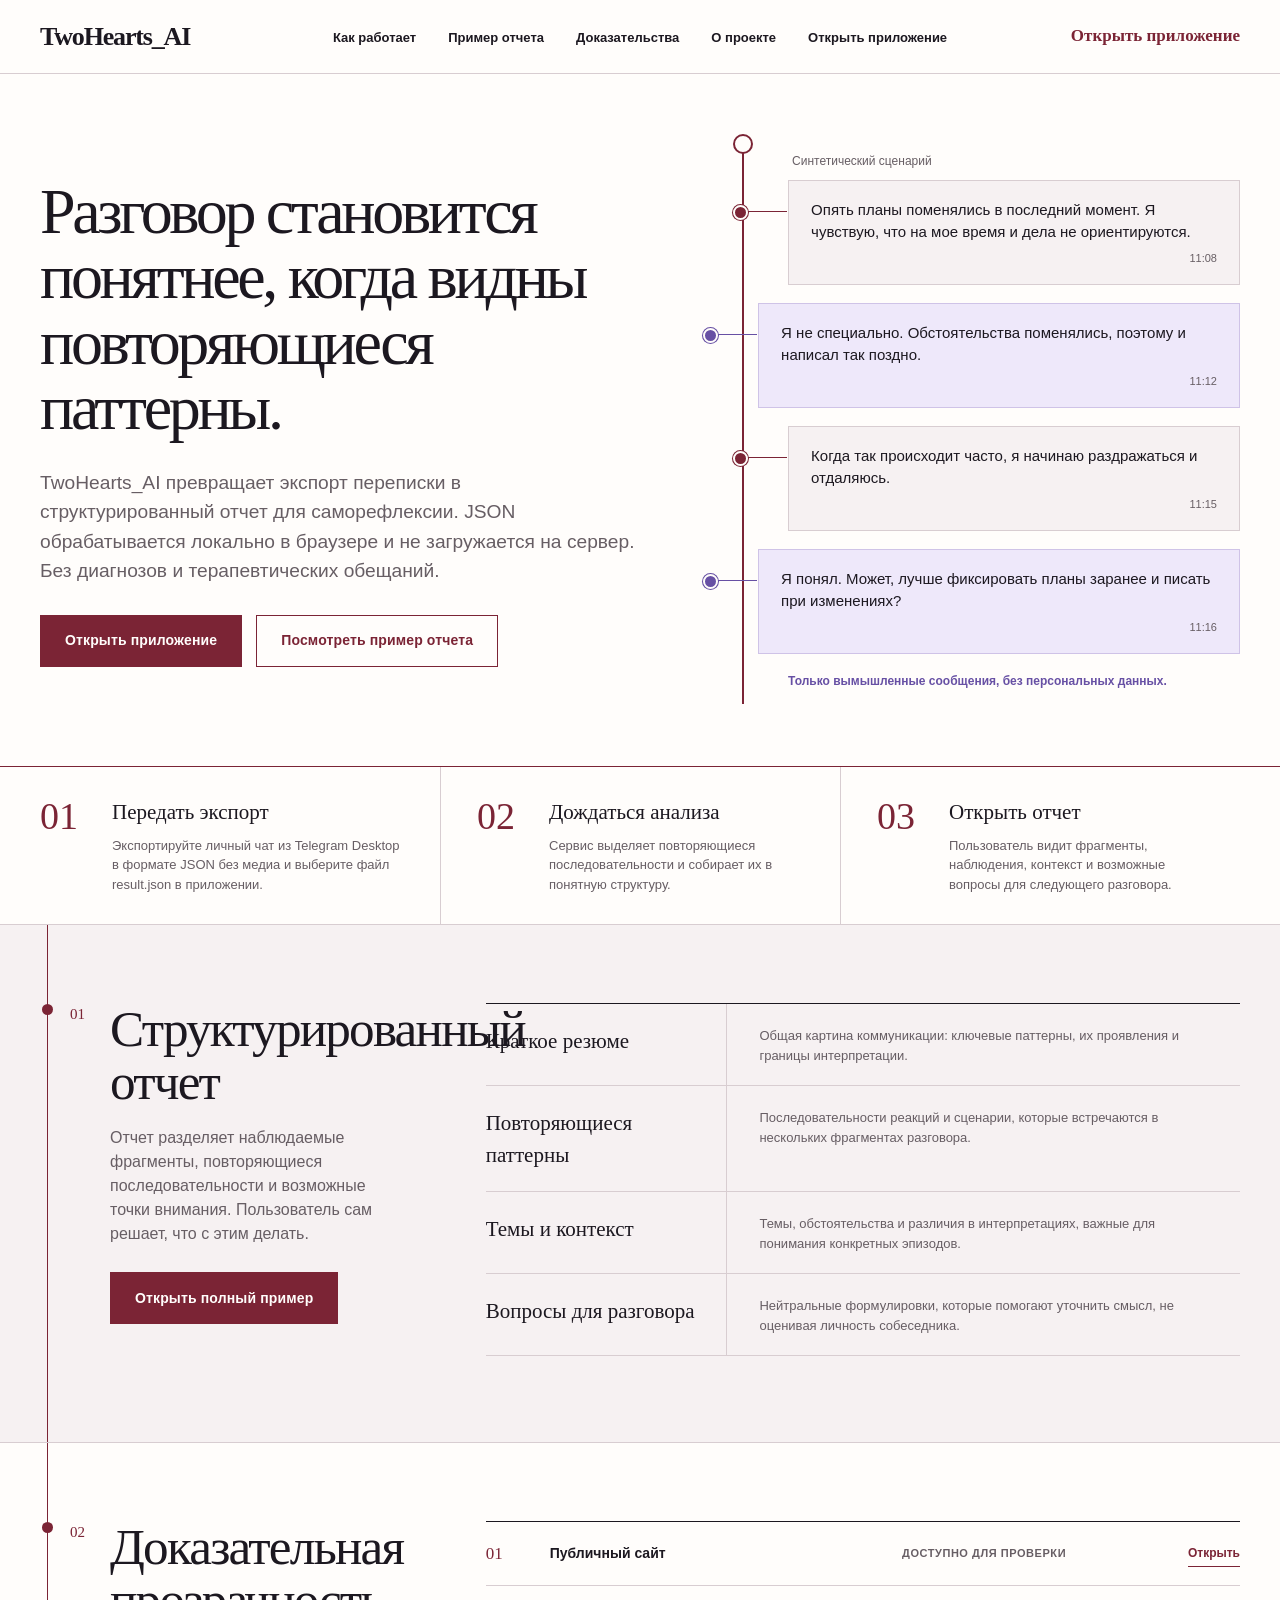
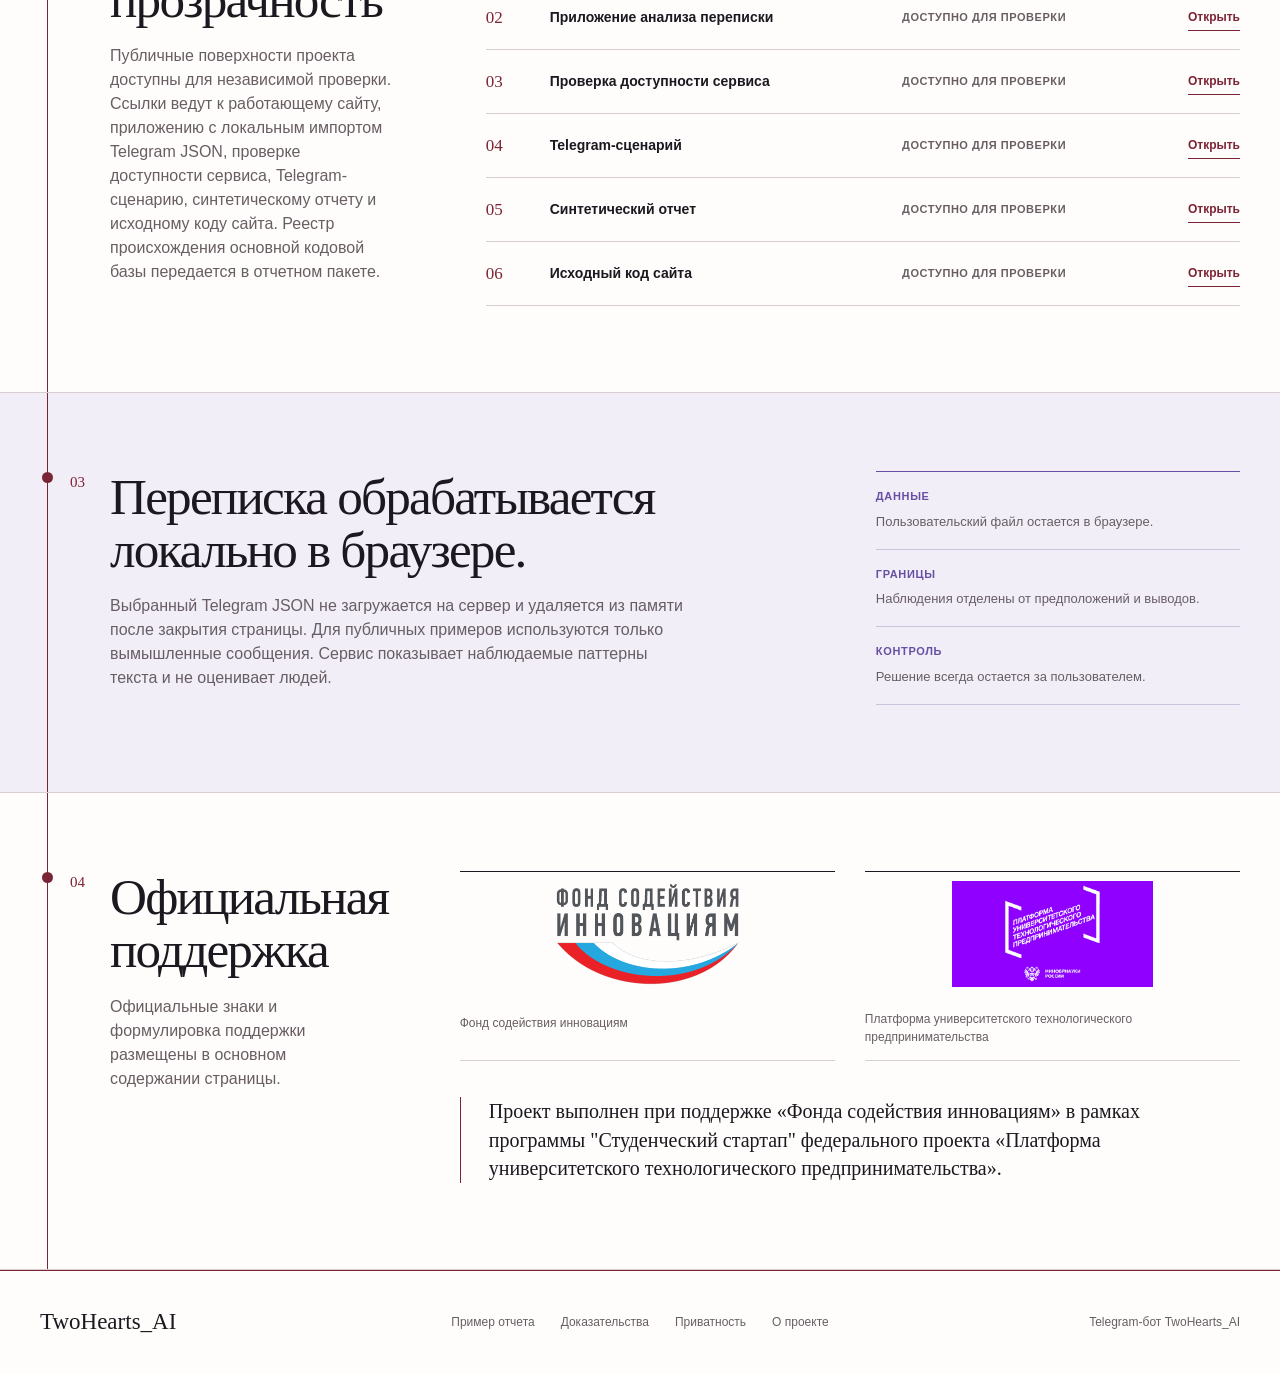
==== commit ca5459df: "fix: align public proof site with local analysis User-Request: make FSI reporting acceptance-ready, " ====
--- a/index.html
+++ b/index.html
@@ -5,7 +5,7 @@
     <meta name="viewport" content="width=device-width, initial-scale=1" />
     <meta
       name="description"
-      content="TwoHearts_AI превращает экспорт переписки в структурированный отчет о повторяющихся паттернах коммуникации. Публичное демо использует только синтетические данные."
+      content="TwoHearts_AI превращает Telegram JSON в структурированный отчет о наблюдаемых паттернах коммуникации. Файл обрабатывается локально в браузере."
     />
     <link rel="canonical" href="https://twohearts-ai-site.pages.dev/" />
     <meta property="og:type" content="website" />
@@ -17,7 +17,7 @@
     />
     <meta
       property="og:description"
-      content="Структурированный отчет о повторяющихся паттернах коммуникации. Безопасное демо работает только на синтетических данных."
+      content="Структурированный отчет о наблюдаемых паттернах коммуникации. Telegram JSON обрабатывается локально в браузере."
     />
     <meta property="og:url" content="https://twohearts-ai-site.pages.dev/" />
     <meta
@@ -28,7 +28,7 @@
     <meta property="og:image:height" content="630" />
     <meta
       property="og:image:alt"
-      content="TwoHearts_AI — разговор становится понятнее. Безопасное демо использует только синтетические данные."
+      content="TwoHearts_AI — разговор становится понятнее. Telegram JSON обрабатывается локально в браузере."
     />
     <meta name="twitter:card" content="summary_large_image" />
     <meta
@@ -37,7 +37,7 @@
     />
     <meta
       name="twitter:description"
-      content="Структурированный отчет о повторяющихся паттернах коммуникации. Безопасное демо работает только на синтетических данных."
+      content="Структурированный отчет о наблюдаемых паттернах коммуникации. Telegram JSON обрабатывается локально в браузере."
     />
     <meta
       name="twitter:image"
@@ -986,7 +986,7 @@
           <li><a href="#support">О проекте</a></li>
           <li>
             <a href="https://twohearts-ai-demo.baltsat.workers.dev"
-              >Безопасное демо</a
+              >Открыть приложение</a
             >
           </li>
         </ul>
@@ -994,7 +994,7 @@
           class="nav-demo"
           href="https://twohearts-ai-demo.baltsat.workers.dev"
           rel="noopener noreferrer"
-          >Открыть безопасное демо</a
+          >Открыть приложение</a
         >
       </nav>
     </header>
@@ -1007,15 +1007,15 @@
           </h1>
           <p class="hero-copy">
             TwoHearts_AI превращает экспорт переписки в структурированный отчет
-            для саморефлексии. Публичное демо работает только на синтетических
-            данных. Без диагнозов и терапевтических обещаний.
+            для саморефлексии. JSON обрабатывается локально в браузере и не
+            загружается на сервер. Без диагнозов и терапевтических обещаний.
           </p>
           <div class="hero-actions">
             <a
               class="button primary"
               href="https://twohearts-ai-demo.baltsat.workers.dev"
               rel="noopener noreferrer"
-              >Открыть безопасное демо</a
+              >Открыть приложение</a
             >
             <a class="button secondary" href="samples/demo-report.html"
               >Посмотреть пример отчета</a
@@ -1065,8 +1065,8 @@
             <div>
               <h2>Передать экспорт</h2>
               <p>
-                Поддерживается текстовая выгрузка переписки. В публичном демо
-                используются только заранее подготовленные сценарии.
+                Экспортируйте личный чат из Telegram Desktop в формате JSON без
+                медиа и выберите файл result.json в приложении.
               </p>
             </div>
           </article>
@@ -1167,11 +1167,11 @@
               </h2>
               <p class="section-copy">
                 Публичные поверхности проекта доступны для независимой проверки.
-                Ссылки ведут к работающему сайту, безопасному демо на
-                синтетических данных, проверке состояния API, Telegram-сценарию,
-                синтетическому отчету и исходному коду сайта. Полный
-                обезличенный срез исходного кода передается в отчетном пакете
-                без публичной ссылки.
+                Ссылки ведут к работающему сайту, приложению с локальным
+                импортом Telegram JSON, проверке доступности сервиса,
+                Telegram-сценарию, синтетическому отчету и исходному коду сайта.
+                Реестр происхождения основной кодовой базы передается в отчетном
+                пакете.
               </p>
             </div>
             <div class="evidence-list" aria-label="Проверяемые материалы">
@@ -1183,7 +1183,7 @@
               </div>
               <div class="evidence-row">
                 <span>02</span>
-                <strong>Synthetic-only web-app</strong>
+                <strong>Приложение анализа переписки</strong>
                 <span class="evidence-status">доступно для проверки</span>
                 <a href="https://twohearts-ai-demo.baltsat.workers.dev"
                   >Открыть</a
@@ -1191,7 +1191,7 @@
               </div>
               <div class="evidence-row">
                 <span>03</span>
-                <strong>Проверка доступности API</strong>
+                <strong>Проверка доступности сервиса</strong>
                 <span class="evidence-status">доступно для проверки</span>
                 <a
                   href="https://twohearts-ai-demo.baltsat.workers.dev/api/v1/health"
@@ -1233,18 +1233,19 @@
           <div class="privacy-layout">
             <div>
               <h2 class="section-title" id="privacy-title">
-                Публичное демо работает только на синтетических данных.
+                Переписка обрабатывается локально в браузере.
               </h2>
               <p class="section-copy">
-                В демонстрационном режиме нет импорта реальной переписки,
-                контактов, имен пользователей, телефонов или Telegram ID. Сервис
-                показывает структуру коммуникации и не оценивает людей.
+                Выбранный Telegram JSON не загружается на сервер и удаляется из
+                памяти после закрытия страницы. Для публичных примеров
+                используются только вымышленные сообщения. Сервис показывает
+                наблюдаемые паттерны текста и не оценивает людей.
               </p>
             </div>
             <div class="privacy-principles">
               <div class="privacy-principle">
                 <strong>Данные</strong>
-                <span>Только заранее подготовленные вымышленные сценарии.</span>
+                <span>Пользовательский файл остается в браузере.</span>
               </div>
               <div class="privacy-principle">
                 <strong>Границы</strong>
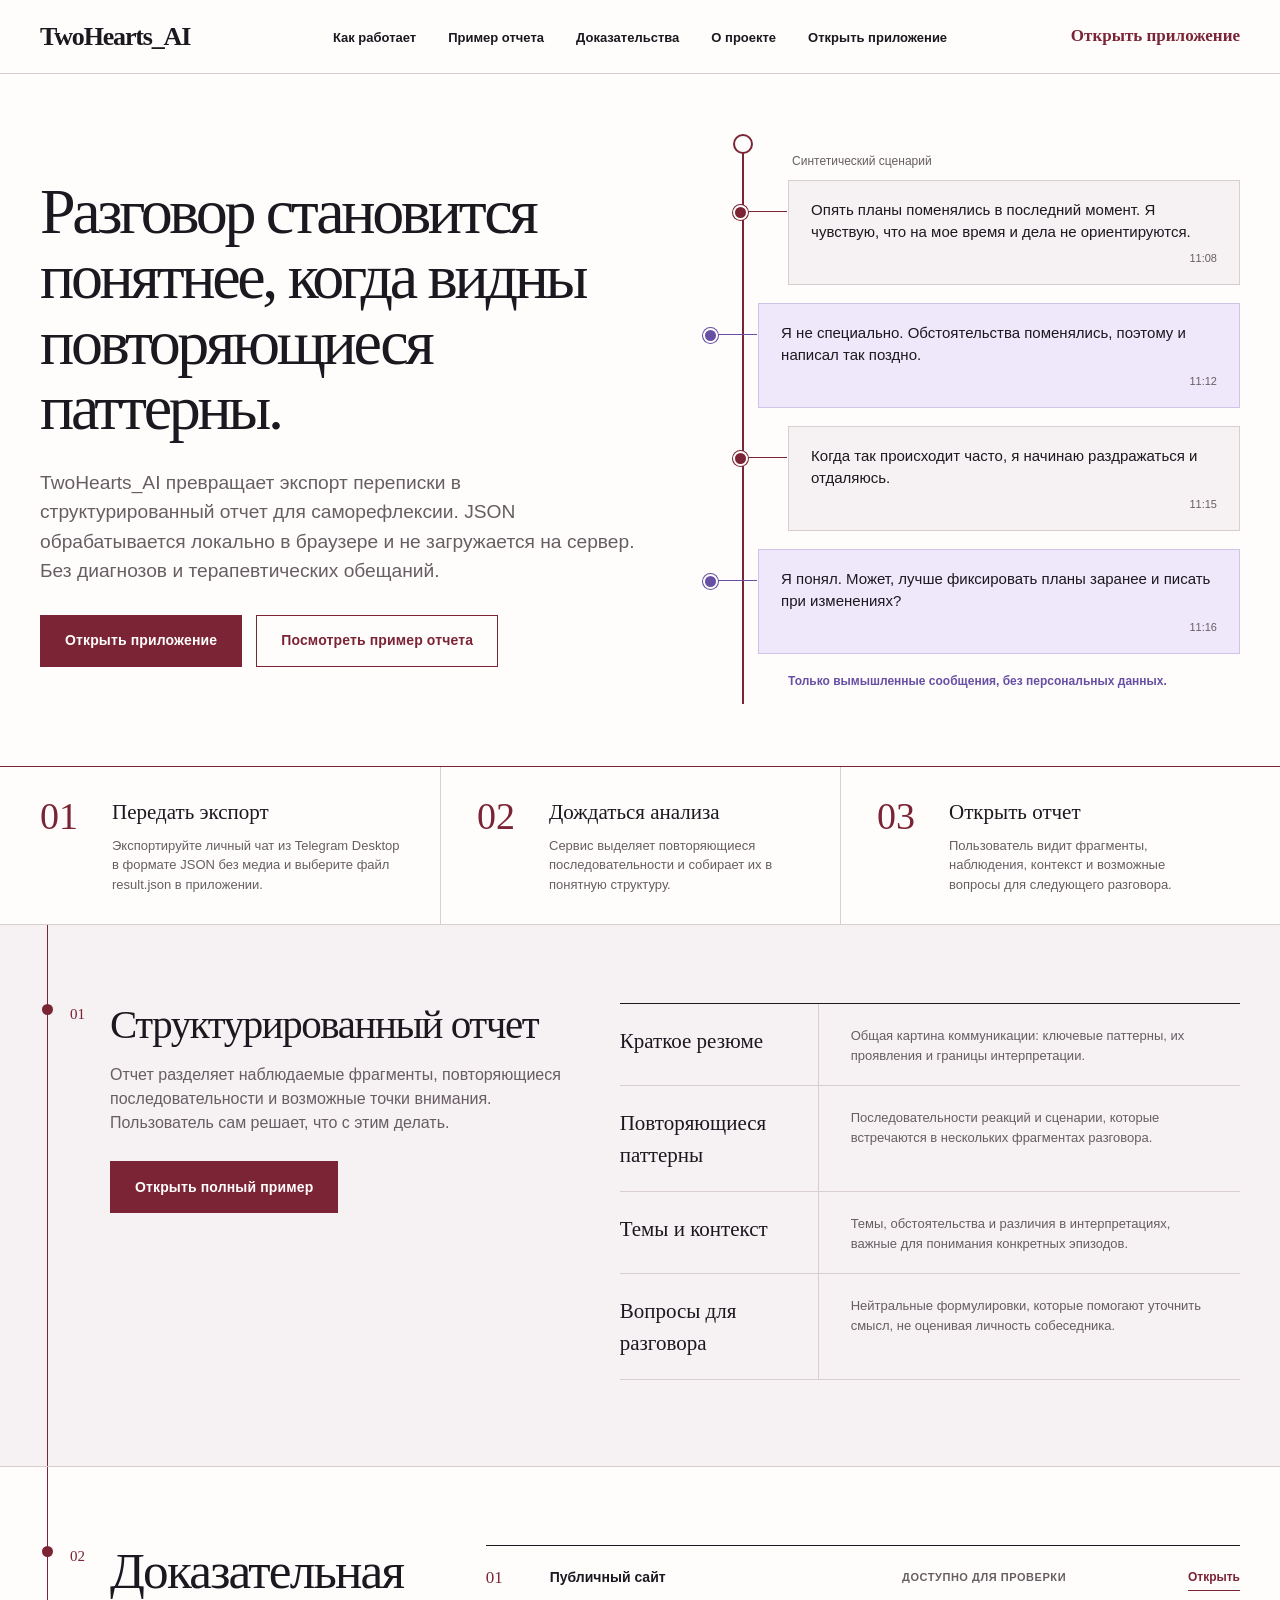
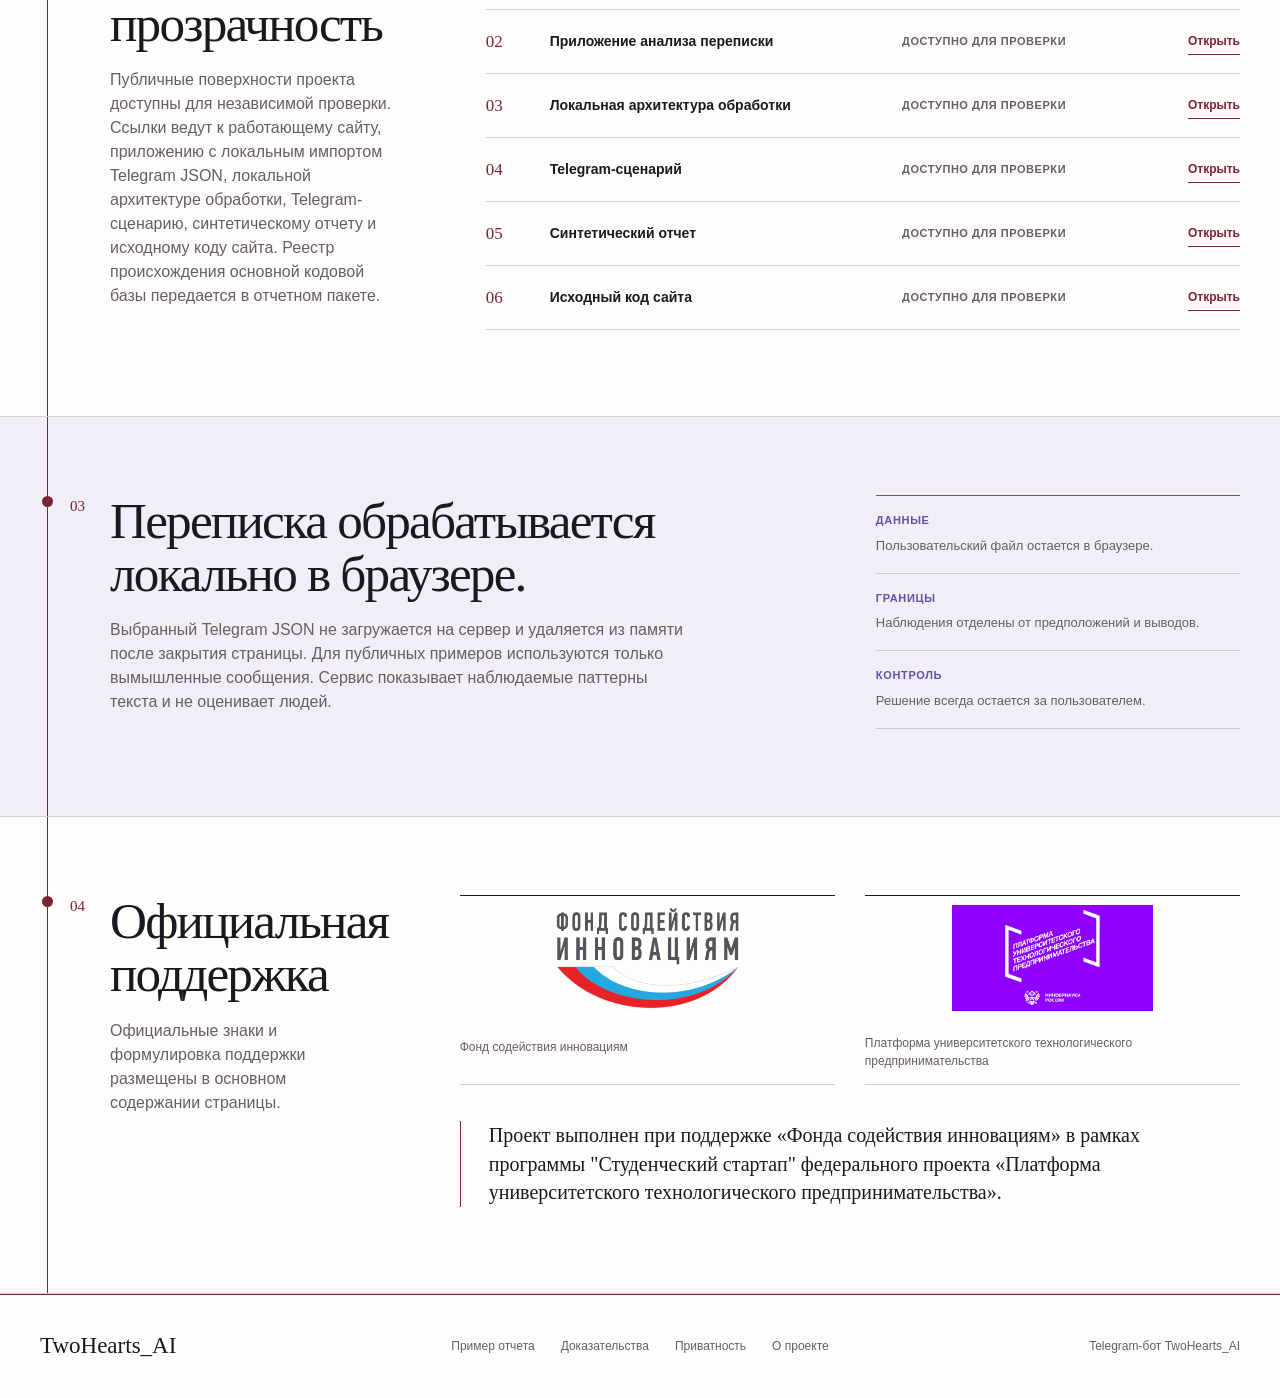
==== commit 2711de4b: "fix: align proof site with production worker User-Request: route the visual evidence site to the tes" ====
--- a/index.html
+++ b/index.html
@@ -475,8 +475,16 @@
 
       .report-layout {
         display: grid;
-        grid-template-columns: minmax(280px, 0.55fr) minmax(0, 1.45fr);
-        gap: clamp(46px, 7vw, 110px);
+        grid-template-columns: minmax(400px, 0.85fr) minmax(0, 1.15fr);
+        gap: clamp(32px, 4vw, 64px);
+      }
+
+      .report-layout > * {
+        min-width: 0;
+      }
+
+      .report-layout .section-title {
+        font-size: clamp(38px, 3.2vw, 46px);
       }
 
       .section-title {
@@ -895,6 +903,11 @@
 
         .section-title {
           font-size: 38px;
+        }
+
+        .report-layout .section-title {
+          overflow-wrap: anywhere;
+          font-size: 34px;
         }
 
         .report-row {
@@ -985,14 +998,14 @@
           <li><a href="#evidence">Доказательства</a></li>
           <li><a href="#support">О проекте</a></li>
           <li>
-            <a href="https://twohearts-ai-demo.baltsat.workers.dev"
+            <a href="https://twohearts-ai.baltsat.workers.dev/"
               >Открыть приложение</a
             >
           </li>
         </ul>
         <a
           class="nav-demo"
-          href="https://twohearts-ai-demo.baltsat.workers.dev"
+          href="https://twohearts-ai.baltsat.workers.dev/"
           rel="noopener noreferrer"
           >Открыть приложение</a
         >
@@ -1013,11 +1026,11 @@
           <div class="hero-actions">
             <a
               class="button primary"
-              href="https://twohearts-ai-demo.baltsat.workers.dev"
+              href="https://twohearts-ai.baltsat.workers.dev/"
               rel="noopener noreferrer"
               >Открыть приложение</a
             >
-            <a class="button secondary" href="samples/demo-report.html"
+            <a class="button secondary" href="/sample-report"
               >Посмотреть пример отчета</a
             >
           </div>
@@ -1111,7 +1124,7 @@
                 решает, что с этим делать.
               </p>
               <div class="report-actions">
-                <a class="button primary" href="samples/demo-report.html"
+                <a class="button primary" href="/sample-report"
                   >Открыть полный пример</a
                 >
               </div>
@@ -1168,7 +1181,7 @@
               <p class="section-copy">
                 Публичные поверхности проекта доступны для независимой проверки.
                 Ссылки ведут к работающему сайту, приложению с локальным
-                импортом Telegram JSON, проверке доступности сервиса,
+                импортом Telegram JSON, локальной архитектуре обработки,
                 Telegram-сценарию, синтетическому отчету и исходному коду сайта.
                 Реестр происхождения основной кодовой базы передается в отчетном
                 пакете.
@@ -1185,18 +1198,13 @@
                 <span>02</span>
                 <strong>Приложение анализа переписки</strong>
                 <span class="evidence-status">доступно для проверки</span>
-                <a href="https://twohearts-ai-demo.baltsat.workers.dev"
-                  >Открыть</a
-                >
+                <a href="https://twohearts-ai.baltsat.workers.dev/">Открыть</a>
               </div>
               <div class="evidence-row">
                 <span>03</span>
-                <strong>Проверка доступности сервиса</strong>
+                <strong>Локальная архитектура обработки</strong>
                 <span class="evidence-status">доступно для проверки</span>
-                <a
-                  href="https://twohearts-ai-demo.baltsat.workers.dev/api/v1/health"
-                  >Открыть</a
-                >
+                <a href="https://twohearts-ai.baltsat.workers.dev/">Открыть</a>
               </div>
               <div class="evidence-row">
                 <span>04</span>
@@ -1208,7 +1216,7 @@
                 <span>05</span>
                 <strong>Синтетический отчет</strong>
                 <span class="evidence-status">доступно для проверки</span>
-                <a href="samples/demo-report.html">Открыть</a>
+                <a href="/sample-report">Открыть</a>
               </div>
               <div class="evidence-row">
                 <span>06</span>
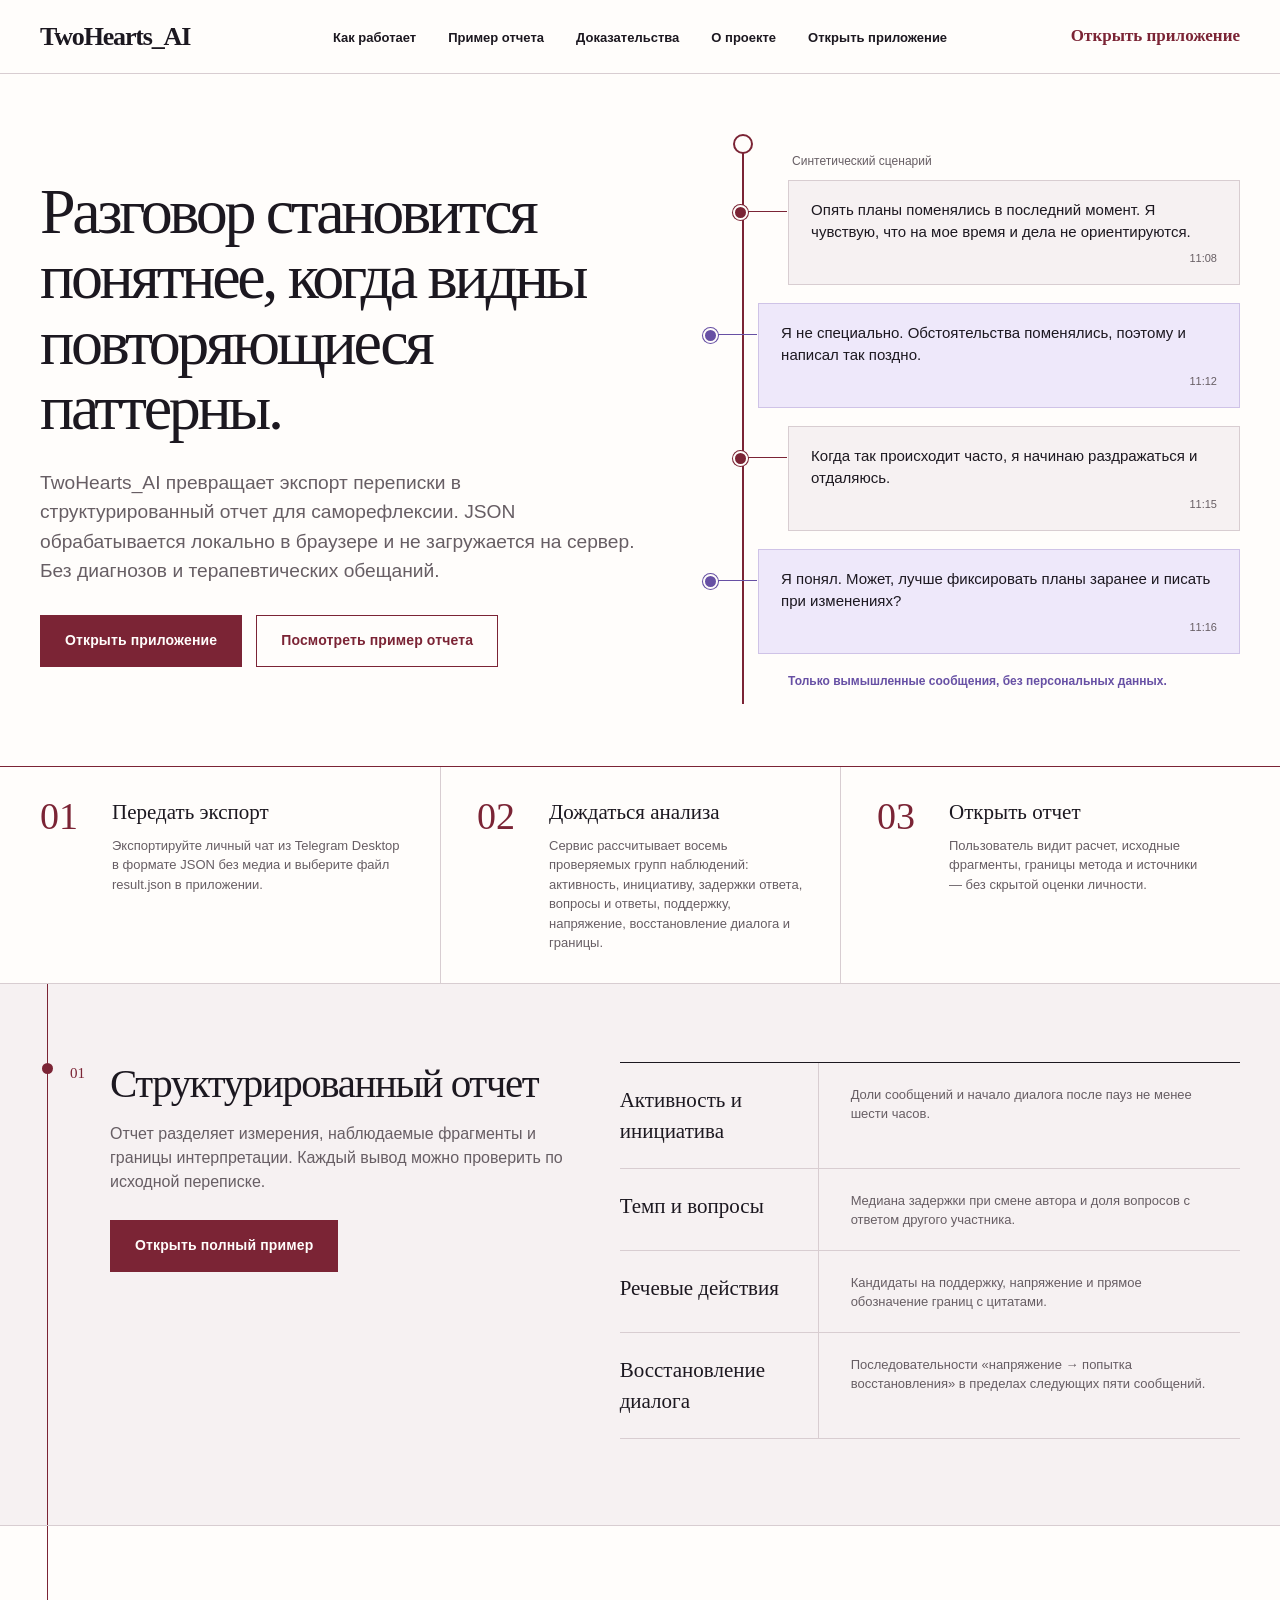
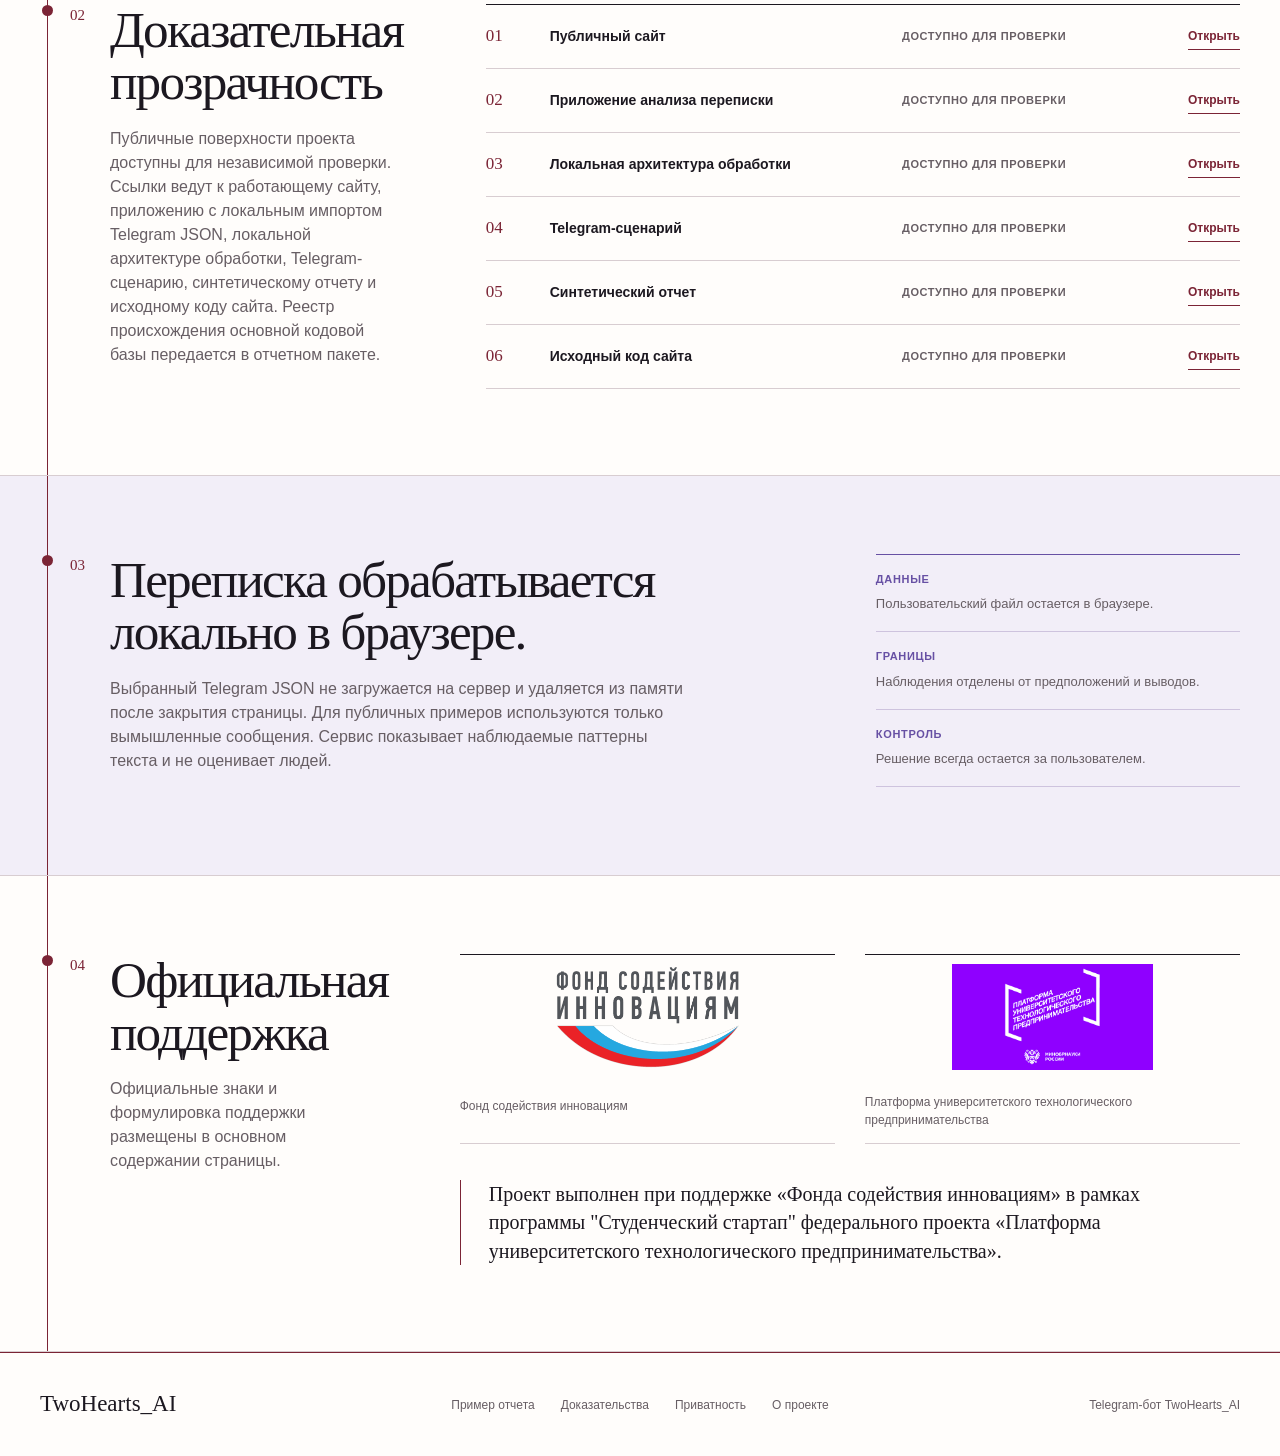
==== commit 6c141e67: "fix(site): describe verified analysis methods User-Request: align public TwoHearts experience with v" ====
--- a/index.html
+++ b/index.html
@@ -8,6 +8,7 @@
       content="TwoHearts_AI превращает Telegram JSON в структурированный отчет о наблюдаемых паттернах коммуникации. Файл обрабатывается локально в браузере."
     />
     <link rel="canonical" href="https://twohearts-ai-site.pages.dev/" />
+    <link rel="icon" href="/imgs/og.jpg" type="image/jpeg" />
     <meta property="og:type" content="website" />
     <meta property="og:locale" content="ru_RU" />
     <meta property="og:site_name" content="TwoHearts_AI" />
@@ -1088,8 +1089,9 @@
             <div>
               <h2>Дождаться анализа</h2>
               <p>
-                Сервис выделяет повторяющиеся последовательности и собирает их в
-                понятную структуру.
+                Сервис рассчитывает восемь проверяемых групп наблюдений:
+                активность, инициативу, задержки ответа, вопросы и ответы,
+                поддержку, напряжение, восстановление диалога и границы.
               </p>
             </div>
           </article>
@@ -1098,8 +1100,8 @@
             <div>
               <h2>Открыть отчет</h2>
               <p>
-                Пользователь видит фрагменты, наблюдения, контекст и возможные
-                вопросы для следующего разговора.
+                Пользователь видит расчет, исходные фрагменты, границы метода и
+                источники — без скрытой оценки личности.
               </p>
             </div>
           </article>
@@ -1119,9 +1121,9 @@
                 Структурированный отчет
               </h2>
               <p class="section-copy">
-                Отчет разделяет наблюдаемые фрагменты, повторяющиеся
-                последовательности и возможные точки внимания. Пользователь сам
-                решает, что с этим делать.
+                Отчет разделяет измерения, наблюдаемые фрагменты и границы
+                интерпретации. Каждый вывод можно проверить по исходной
+                переписке.
               </p>
               <div class="report-actions">
                 <a class="button primary" href="/sample-report"
@@ -1134,31 +1136,31 @@
               aria-label="Структура демонстрационного отчета"
             >
               <article class="report-row">
-                <h3>Краткое резюме</h3>
+                <h3>Активность и инициатива</h3>
                 <p>
-                  Общая картина коммуникации: ключевые паттерны, их проявления и
-                  границы интерпретации.
+                  Доли сообщений и начало диалога после пауз не менее шести
+                  часов.
                 </p>
               </article>
               <article class="report-row">
-                <h3>Повторяющиеся паттерны</h3>
+                <h3>Темп и вопросы</h3>
                 <p>
-                  Последовательности реакций и сценарии, которые встречаются в
-                  нескольких фрагментах разговора.
+                  Медиана задержки при смене автора и доля вопросов с ответом
+                  другого участника.
                 </p>
               </article>
               <article class="report-row">
-                <h3>Темы и контекст</h3>
+                <h3>Речевые действия</h3>
                 <p>
-                  Темы, обстоятельства и различия в интерпретациях, важные для
-                  понимания конкретных эпизодов.
+                  Кандидаты на поддержку, напряжение и прямое обозначение границ
+                  с цитатами.
                 </p>
               </article>
               <article class="report-row">
-                <h3>Вопросы для разговора</h3>
+                <h3>Восстановление диалога</h3>
                 <p>
-                  Нейтральные формулировки, которые помогают уточнить смысл, не
-                  оценивая личность собеседника.
+                  Последовательности «напряжение → попытка восстановления» в
+                  пределах следующих пяти сообщений.
                 </p>
               </article>
             </div>
